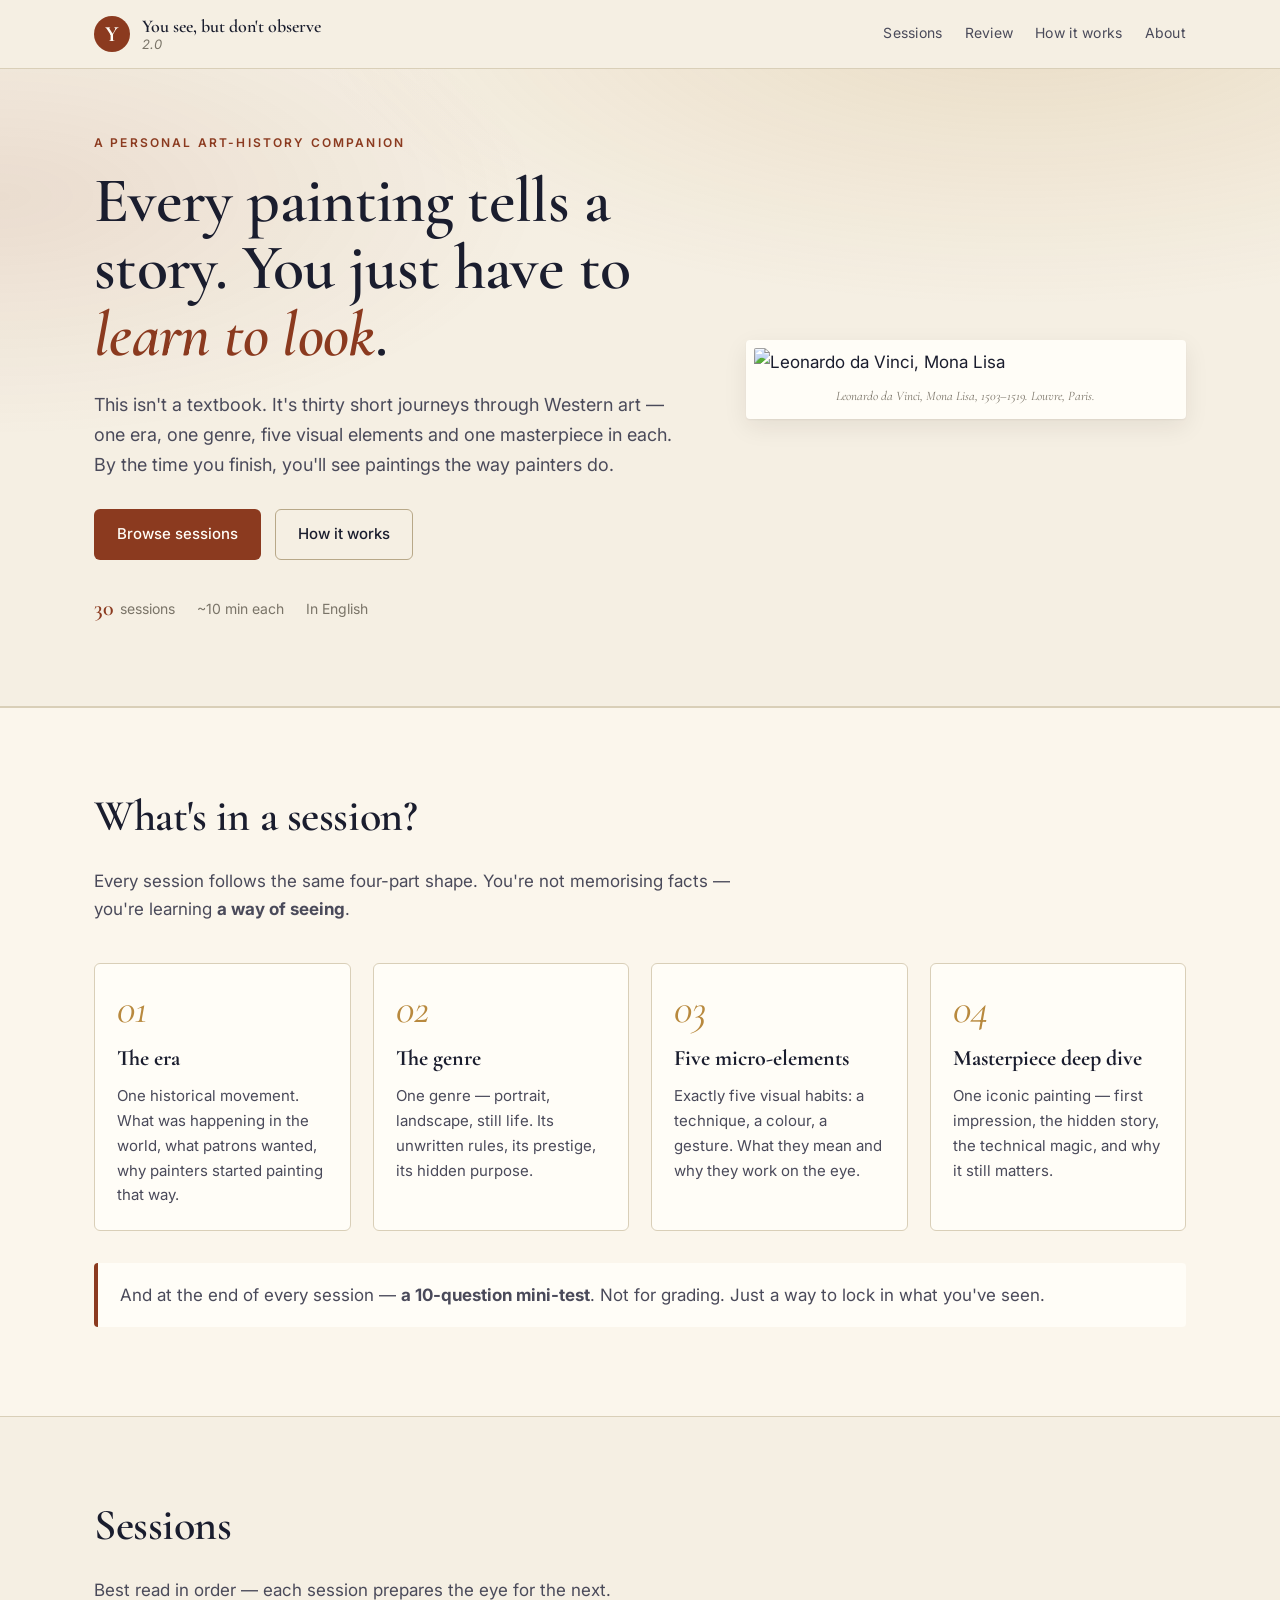
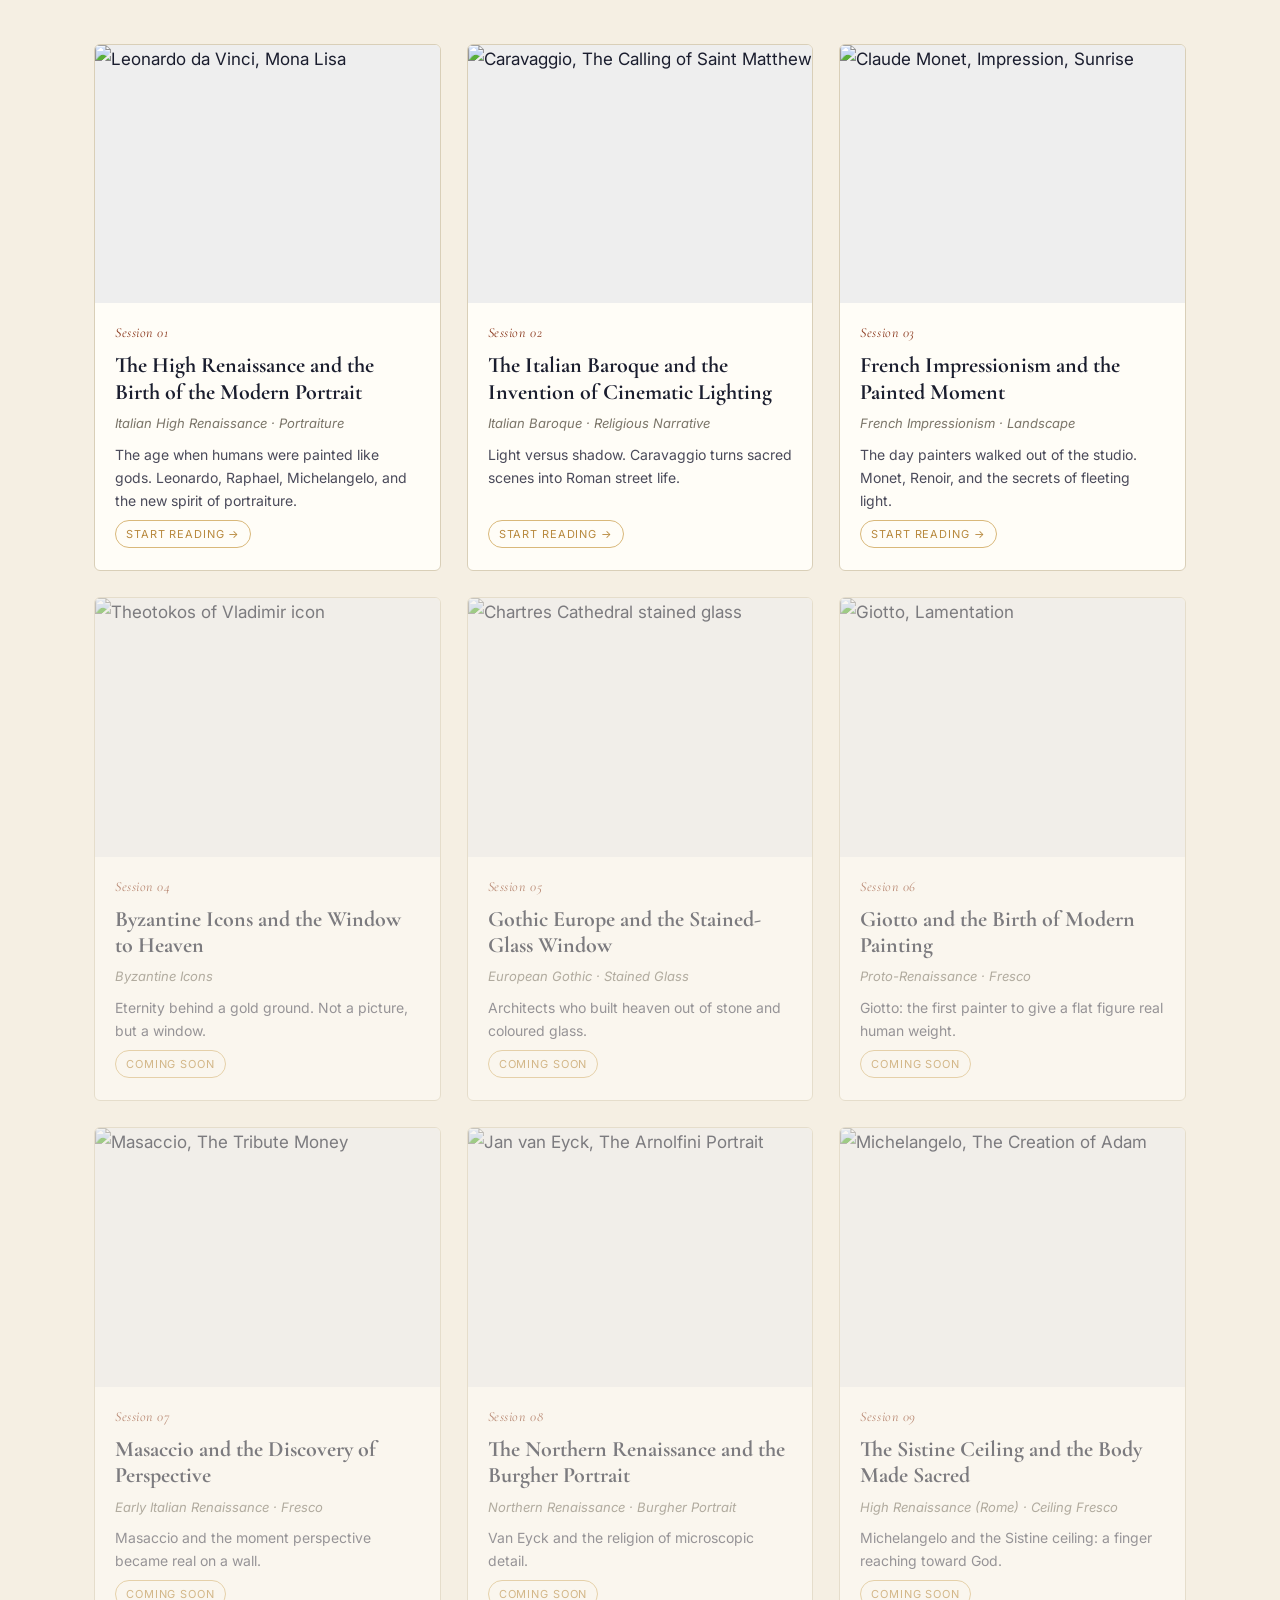
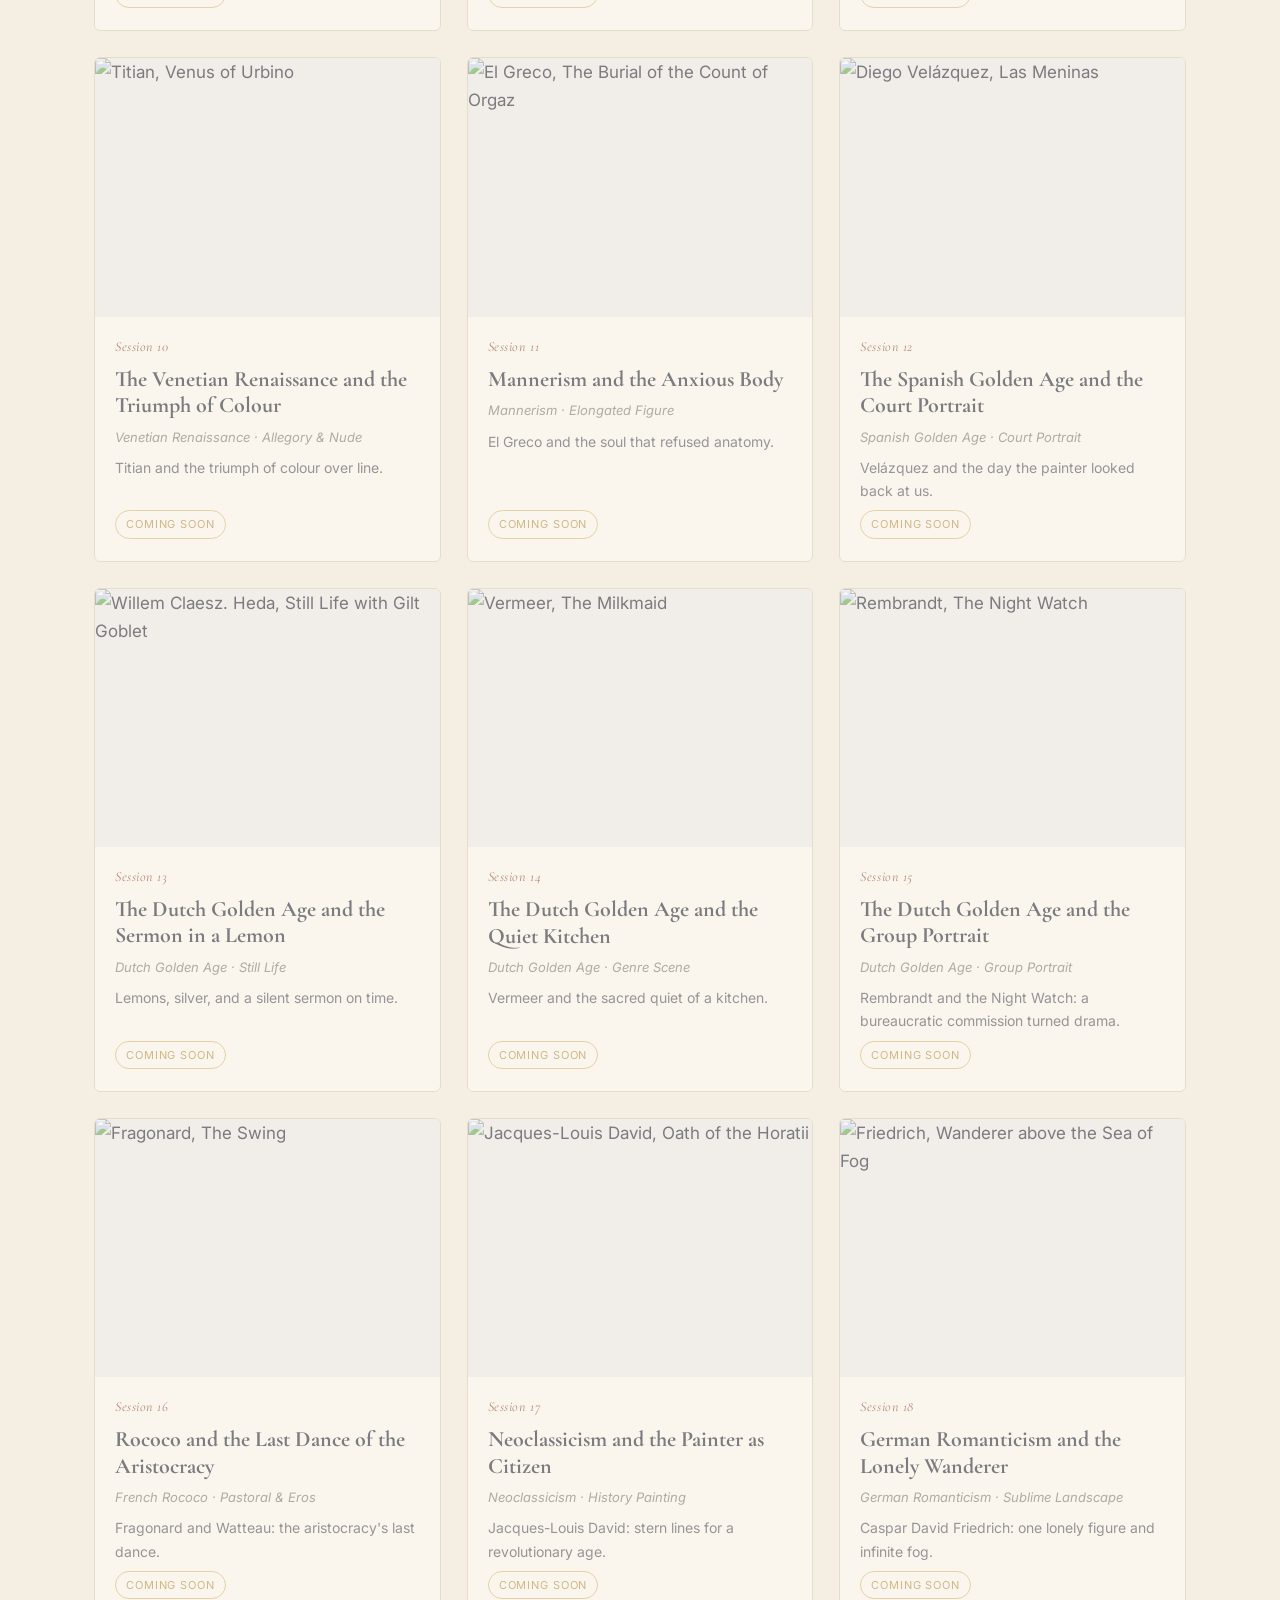
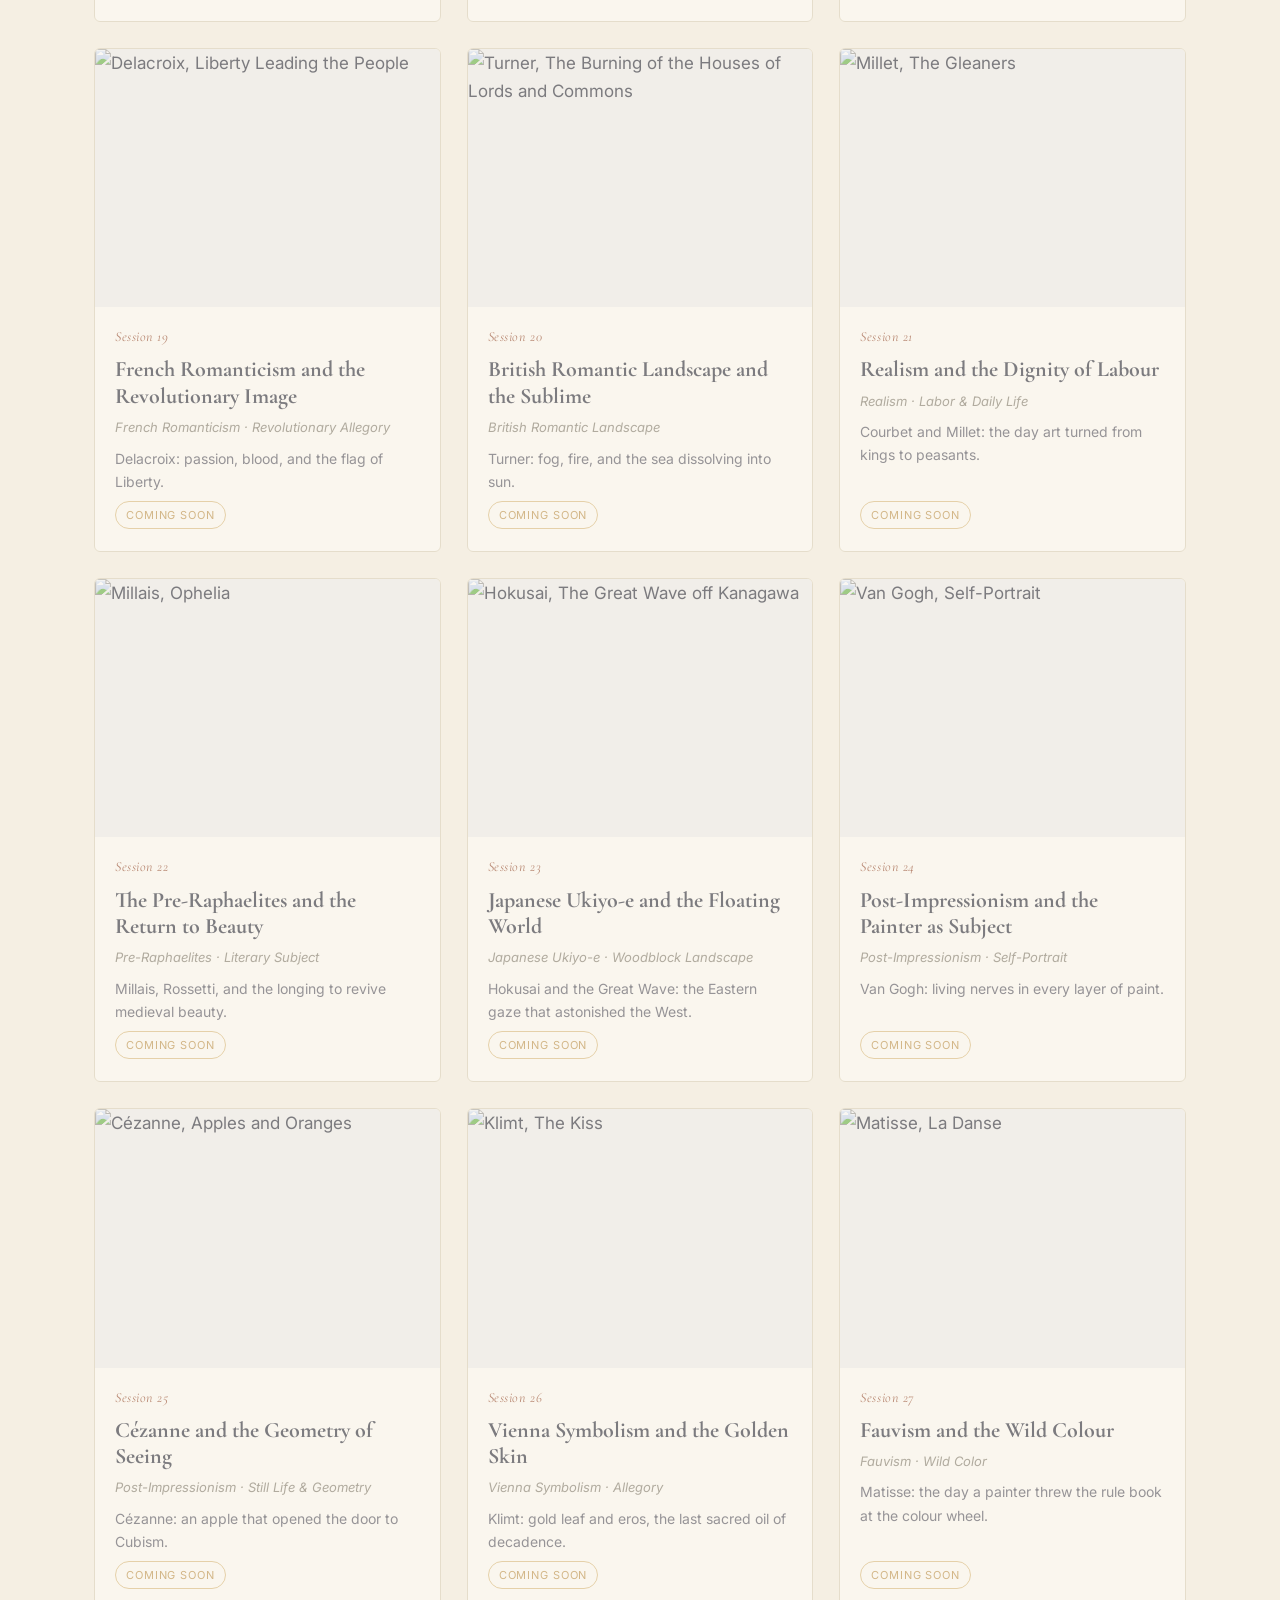
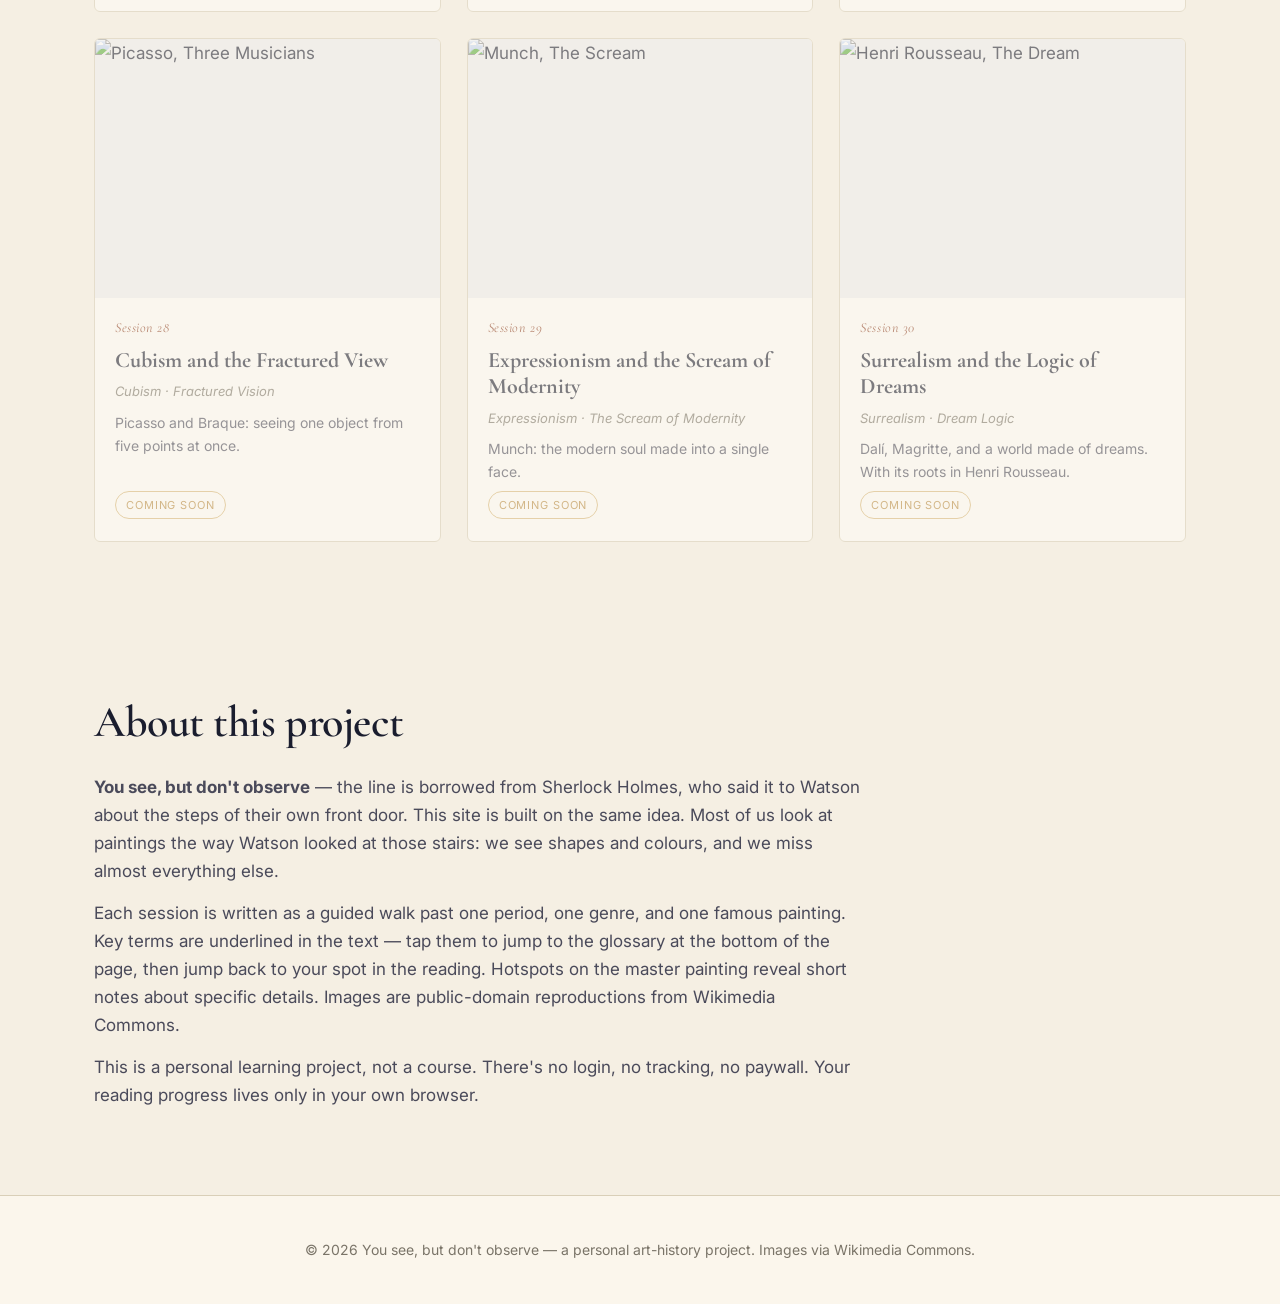
==== art-2.0/index.html @ 37a79f9f "Add files via upload" ====
<!DOCTYPE html>
<html lang="en">
<head>
  <meta charset="UTF-8" />
  <meta name="viewport" content="width=device-width, initial-scale=1.0" />
  <title>You see, but don't observe — art history, one painting at a time</title>
  <meta name="description" content="Thirty short journeys through Western art. One era, one genre, five visual elements, one masterpiece in each. Train the eye, not the memory." />

  <meta property="og:type" content="website" />
  <meta property="og:site_name" content="You see, but don't observe" />
  <meta property="og:title" content="You see, but don't observe — art history, one painting at a time" />
  <meta property="og:description" content="Thirty short journeys through Western art. One era, one genre, five visual elements, one masterpiece each." />
  <meta property="og:image" content="https://commons.wikimedia.org/wiki/Special:FilePath/Mona_Lisa,_by_Leonardo_da_Vinci,_from_C2RMF_retouched.jpg?width=1200" />
  <meta name="twitter:card" content="summary_large_image" />

  <link rel="preconnect" href="https://fonts.googleapis.com" />
  <link rel="preconnect" href="https://fonts.gstatic.com" crossorigin />
  <link href="https://fonts.googleapis.com/css2?family=Cormorant+Garamond:ital,wght@0,400;0,500;0,600;0,700;1,400&family=Inter:wght@300;400;500;600;700&display=swap" rel="stylesheet" />
  <link rel="stylesheet" href="css/style.css" />
</head>
<body class="home">
  <header class="site-header">
    <div class="container">
      <a href="index.html" class="brand">
        <span class="brand-mark">Y</span>
        <span class="brand-text">
          <strong>You see, but don't observe</strong>
          <em>2.0</em>
        </span>
      </a>
      <nav class="site-nav">
        <a href="#sessions">Sessions</a>
        <a href="review.html">Review</a>
        <a href="#how" class="nav-secondary">How it works</a>
        <a href="#about" class="nav-secondary">About</a>
      </nav>
    </div>
  </header>

  <main>
    <section class="hero">
      <div class="container hero-grid">
        <div class="hero-text">
          <p class="eyebrow">A personal art-history companion</p>
          <h1>Every painting tells a story. You just have to <em>learn to look</em>.</h1>
          <p class="lede">
            This isn't a textbook. It's thirty short journeys through Western art — one era, one
            genre, five visual elements and one masterpiece in each. By the time you finish, you'll
            see paintings the way painters do.
          </p>
          <div class="hero-cta">
            <a href="#sessions" class="btn btn-primary">Browse sessions</a>
            <a href="#how" class="btn btn-ghost">How it works</a>
          </div>
          <ul class="hero-meta">
            <li><span id="session-count">—</span> sessions</li>
            <li>~10 min each</li>
            <li>In English</li>
          </ul>
        </div>
        <figure class="hero-figure">
          <img src="https://commons.wikimedia.org/wiki/Special:FilePath/Mona_Lisa,_by_Leonardo_da_Vinci,_from_C2RMF_retouched.jpg?width=640" alt="Leonardo da Vinci, Mona Lisa" loading="lazy" />
          <figcaption>Leonardo da Vinci, <em>Mona Lisa</em>, 1503–1519. Louvre, Paris.</figcaption>
        </figure>
      </div>
    </section>

    <section id="how" class="how">
      <div class="container">
        <h2>What's in a session?</h2>
        <p class="section-lede">Every session follows the same four-part shape. You're not memorising facts — you're learning <strong>a way of seeing</strong>.</p>
        <div class="how-grid">
          <article>
            <span class="num">01</span>
            <h3>The era</h3>
            <p>One historical movement. What was happening in the world, what patrons wanted, why painters started painting that way.</p>
          </article>
          <article>
            <span class="num">02</span>
            <h3>The genre</h3>
            <p>One genre — portrait, landscape, still life. Its unwritten rules, its prestige, its hidden purpose.</p>
          </article>
          <article>
            <span class="num">03</span>
            <h3>Five micro-elements</h3>
            <p>Exactly five visual habits: a technique, a colour, a gesture. What they mean and why they work on the eye.</p>
          </article>
          <article>
            <span class="num">04</span>
            <h3>Masterpiece deep dive</h3>
            <p>One iconic painting — first impression, the hidden story, the technical magic, and why it still matters.</p>
          </article>
        </div>
        <p class="how-quiz">And at the end of every session — <strong>a 10-question mini-test</strong>. Not for grading. Just a way to lock in what you've seen.</p>
      </div>
    </section>

    <section id="sessions" class="sessions">
      <div class="container">
        <h2>Sessions</h2>
        <p class="section-lede">Best read in order — each session prepares the eye for the next.</p>
        <div id="sessions-grid" class="sessions-grid">
          <p class="loading">Loading…</p>
        </div>
      </div>
    </section>

    <section id="about" class="about">
      <div class="container">
        <h2>About this project</h2>
        <p>
          <strong>You see, but don't observe</strong> — the line is borrowed from Sherlock Holmes,
          who said it to Watson about the steps of their own front door. This site is built on the
          same idea. Most of us look at paintings the way Watson looked at those stairs: we see
          shapes and colours, and we miss almost everything else.
        </p>
        <p>
          Each session is written as a guided walk past one period, one genre, and one famous
          painting. Key terms are underlined in the text — tap them to jump to the glossary at the
          bottom of the page, then jump back to your spot in the reading. Hotspots on the master
          painting reveal short notes about specific details. Images are public-domain reproductions
          from Wikimedia Commons.
        </p>
        <p>
          This is a personal learning project, not a course. There's no login, no tracking, no
          paywall. Your reading progress lives only in your own browser.
        </p>
      </div>
    </section>
  </main>

  <footer class="site-footer">
    <div class="container">
      <p>© <span id="year"></span> You see, but don't observe — a personal art-history project. Images via Wikimedia Commons.</p>
    </div>
  </footer>

  <script src="js/main.js"></script>
</body>
</html>
---- art-2.0/css/style.css ----
/* =========================================================
   Mushy the Artist 2.0 — museum-feel theme
   ========================================================= */

:root {
  --bg: #f5efe3;
  --bg-elev: #fbf6ec;
  --paper: #fffdf7;
  --ink: #1a1d2e;
  --ink-soft: #4a4a5a;
  --muted: #7a7468;
  --line: #d9cfb8;
  --line-strong: #b8a888;
  --accent: #8b3a1f;       /* terracotta */
  --accent-deep: #5d2412;
  --gold: #b8893e;
  --gold-soft: #d9b87a;
  --shadow: 0 1px 2px rgba(40, 25, 10, 0.06), 0 8px 24px rgba(40, 25, 10, 0.08);

  --serif: "Cormorant Garamond", "Georgia", serif;
  --sans: "Inter", system-ui, -apple-system, "Segoe UI", sans-serif;

  --container: 1140px;
  --radius: 6px;
}

* { box-sizing: border-box; }

html { scroll-behavior: smooth; }

body {
  margin: 0;
  background: var(--bg);
  color: var(--ink);
  font-family: var(--sans);
  font-size: 17px;
  line-height: 1.65;
  -webkit-font-smoothing: antialiased;
  text-rendering: optimizeLegibility;
}

img { max-width: 100%; height: auto; display: block; }

.container {
  width: 100%;
  max-width: var(--container);
  margin: 0 auto;
  padding: 0 24px;
}

/* ---------- Header ---------- */
.site-header {
  position: sticky;
  top: 0;
  z-index: 50;
  background: rgba(245, 239, 227, 0.92);
  backdrop-filter: saturate(140%) blur(8px);
  border-bottom: 1px solid var(--line);
}
.site-header .container {
  display: flex;
  align-items: center;
  justify-content: space-between;
  height: 68px;
}
.brand {
  display: flex; align-items: center; gap: 12px;
  text-decoration: none; color: var(--ink);
}
.brand-mark {
  width: 36px; height: 36px;
  border-radius: 50%;
  background: var(--accent);
  color: var(--paper);
  display: grid; place-items: center;
  font-family: var(--serif);
  font-weight: 700;
  font-size: 22px;
  letter-spacing: 0.02em;
}
.brand-text { display: flex; flex-direction: column; line-height: 1.1; }
.brand-text strong { font-family: var(--serif); font-weight: 600; font-size: 18px; }
.brand-text em { font-style: italic; color: var(--muted); font-size: 13px; }

.site-nav { display: flex; gap: 22px; }
.site-nav a {
  color: var(--ink-soft);
  text-decoration: none;
  font-size: 14px;
  letter-spacing: 0.02em;
  border-bottom: 1px solid transparent;
  padding-bottom: 2px;
  transition: color .15s, border-color .15s;
}
.site-nav a:hover { color: var(--accent); border-color: var(--accent); }

/* ---------- Hero ---------- */
.hero {
  background:
    radial-gradient(1200px 500px at 80% -10%, rgba(184, 137, 62, 0.18), transparent 60%),
    radial-gradient(900px 400px at 0% 20%, rgba(139, 58, 31, 0.10), transparent 60%),
    var(--bg);
  padding: 64px 0 80px;
  border-bottom: 1px solid var(--line);
}
.hero-grid {
  display: grid;
  grid-template-columns: 1.15fr 0.85fr;
  gap: 56px;
  align-items: center;
}
.eyebrow {
  text-transform: uppercase;
  letter-spacing: 0.18em;
  font-size: 12px;
  color: var(--accent);
  font-weight: 600;
  margin: 0 0 14px;
}
.hero h1 {
  font-family: var(--serif);
  font-weight: 600;
  font-size: clamp(38px, 5.2vw, 64px);
  line-height: 1.05;
  margin: 0 0 22px;
  letter-spacing: -0.01em;
}
.hero h1 em {
  font-style: italic;
  color: var(--accent);
}
.lede {
  font-size: 18px;
  color: var(--ink-soft);
  max-width: 56ch;
  margin: 0 0 30px;
}
.hero-cta { display: flex; gap: 14px; flex-wrap: wrap; margin-bottom: 30px; }
.btn {
  display: inline-block;
  padding: 12px 22px;
  border-radius: var(--radius);
  font-size: 15px;
  font-weight: 500;
  text-decoration: none;
  border: 1px solid transparent;
  cursor: pointer;
  transition: transform .12s, background .15s, color .15s, border-color .15s;
}
.btn-primary { background: var(--accent); color: var(--paper); }
.btn-primary:hover { background: var(--accent-deep); }
.btn-ghost { color: var(--ink); border-color: var(--line-strong); background: transparent; }
.btn-ghost:hover { background: var(--bg-elev); border-color: var(--gold); }
.btn:active { transform: translateY(1px); }

.hero-meta {
  list-style: none; padding: 0; margin: 0;
  display: flex; gap: 22px; flex-wrap: wrap;
  font-size: 14px; color: var(--muted);
}
.hero-meta li { display: flex; align-items: center; gap: 6px; }
.hero-meta span { font-family: var(--serif); font-size: 22px; color: var(--accent); font-weight: 600; }

.hero-figure {
  margin: 0;
  border: 8px solid var(--paper);
  box-shadow: var(--shadow);
  border-radius: 4px;
  position: relative;
  background: var(--paper);
}
.hero-figure img { border-radius: 2px; }
.hero-figure figcaption {
  font-family: var(--serif);
  font-style: italic;
  font-size: 13px;
  color: var(--muted);
  padding: 10px 4px 4px;
  text-align: center;
}

/* ---------- Sections ---------- */
section { padding: 72px 0; }
section h2 {
  font-family: var(--serif);
  font-weight: 600;
  font-size: clamp(30px, 3.6vw, 44px);
  margin: 0 0 14px;
  letter-spacing: -0.01em;
}
.section-lede { color: var(--ink-soft); max-width: 62ch; margin: 0 0 40px; font-size: 17px; }

/* How it works */
.how { background: var(--bg-elev); border-top: 1px solid var(--line); border-bottom: 1px solid var(--line); }
.how-grid {
  display: grid;
  grid-template-columns: repeat(4, 1fr);
  gap: 22px;
}
.how-grid article {
  background: var(--paper);
  border: 1px solid var(--line);
  border-radius: var(--radius);
  padding: 24px 22px 22px;
  position: relative;
}
.how-grid .num {
  font-family: var(--serif);
  font-style: italic;
  font-size: 42px;
  color: var(--gold);
  display: block;
  line-height: 1;
  margin-bottom: 10px;
}
.how-grid h3 { font-family: var(--serif); font-size: 22px; margin: 0 0 8px; }
.how-grid p { margin: 0; color: var(--ink-soft); font-size: 15px; }
.how-quiz {
  margin-top: 32px;
  padding: 18px 22px;
  background: var(--paper);
  border-left: 4px solid var(--accent);
  border-radius: 4px;
  color: var(--ink-soft);
}

/* Sessions grid */
.sessions-grid {
  display: grid;
  grid-template-columns: repeat(3, 1fr);
  gap: 26px;
}
.session-card {
  background: var(--paper);
  border: 1px solid var(--line);
  border-radius: var(--radius);
  overflow: hidden;
  display: flex;
  flex-direction: column;
  text-decoration: none;
  color: inherit;
  transition: transform .15s, box-shadow .15s, border-color .15s;
}
.session-card:hover { transform: translateY(-3px); box-shadow: var(--shadow); border-color: var(--gold); }
.session-card.coming-soon { opacity: 0.55; pointer-events: none; }
.session-card .thumb {
  aspect-ratio: 4 / 3;
  background: #eee;
  overflow: hidden;
  position: relative;
}
.session-card .thumb img {
  width: 100%; height: 100%; object-fit: cover;
  transition: transform .4s ease;
}
.session-card:hover .thumb img { transform: scale(1.04); }
.session-card .body { padding: 18px 20px 22px; display: flex; flex-direction: column; gap: 8px; flex: 1; }
.session-card .num {
  font-family: var(--serif);
  font-style: italic;
  color: var(--accent);
  font-size: 14px;
  letter-spacing: 0.04em;
}
.session-card h3 {
  font-family: var(--serif);
  font-size: 22px;
  margin: 0;
  line-height: 1.2;
}
.session-card .era {
  font-size: 13px;
  color: var(--muted);
  font-style: italic;
}
.session-card .blurb { font-size: 14px; color: var(--ink-soft); margin: 0; }
.session-card .pill {
  display: inline-block;
  margin-top: auto;
  font-size: 11px;
  letter-spacing: 0.08em;
  text-transform: uppercase;
  color: var(--gold);
  border: 1px solid var(--gold-soft);
  padding: 4px 10px;
  border-radius: 999px;
  align-self: flex-start;
}

/* About */
.about p { max-width: 70ch; color: var(--ink-soft); margin: 0 0 14px; }

/* Footer */
.site-footer { padding: 28px 0; border-top: 1px solid var(--line); color: var(--muted); font-size: 14px; text-align: center; background: var(--bg-elev); }

/* ---------- Session page ---------- */
.session { padding-bottom: 80px; }
.session .container { max-width: 880px; }

.session-hero {
  padding: 48px 0 32px;
  background:
    radial-gradient(900px 400px at 80% 0%, rgba(184, 137, 62, 0.18), transparent 60%),
    var(--bg);
  border-bottom: 1px solid var(--line);
  margin-bottom: 32px;
}
.session-hero .container { max-width: 880px; }
.session-eyebrow {
  font-size: 12px;
  text-transform: uppercase;
  letter-spacing: 0.16em;
  color: var(--accent);
  font-weight: 600;
  margin: 0 0 14px;
}
.session-hero h1 {
  font-family: var(--serif);
  font-weight: 600;
  font-size: clamp(34px, 4.6vw, 54px);
  line-height: 1.08;
  margin: 0 0 14px;
  letter-spacing: -0.01em;
}
.session-hero .session-meta {
  display: flex; gap: 18px; flex-wrap: wrap;
  font-size: 14px; color: var(--muted);
}
.session-hero .session-meta span::before {
  content: "•"; margin-right: 10px; color: var(--gold);
}
.session-hero .session-meta span:first-child::before { content: none; }

/* Part heading style */
.part {
  margin-bottom: 36px;
}
.part:last-of-type { margin-bottom: 24px; }
.part-header {
  display: flex; align-items: baseline; gap: 16px;
  border-bottom: 1px solid var(--line);
  padding-bottom: 8px;
  margin-bottom: 20px;
}
.part-header .part-num {
  font-family: var(--serif);
  font-style: italic;
  font-size: 38px;
  color: var(--gold);
  line-height: 1;
}
.part-header h2 {
  font-family: var(--serif);
  font-weight: 600;
  font-size: 32px;
  margin: 0;
}
.part-header .part-sub {
  margin-left: auto;
  font-size: 13px;
  color: var(--muted);
  font-style: italic;
}
.part > p,
.part .prose p {
  font-size: 17.5px;
  line-height: 1.75;
  color: var(--ink);
  margin: 0 0 18px;
}
.part .prose p + p { margin-top: 0; }
.part .prose em { font-style: italic; color: var(--accent-deep); }
.part .prose strong { color: var(--ink); }

blockquote.pull {
  font-family: var(--serif);
  font-style: italic;
  font-size: 22px;
  color: var(--accent-deep);
  border-left: 4px solid var(--gold);
  margin: 28px 0;
  padding: 6px 0 6px 22px;
  line-height: 1.4;
}

/* Figures */
figure.art {
  margin: 28px 0;
  background: var(--paper);
  padding: 14px;
  border: 1px solid var(--line);
  border-radius: 4px;
  box-shadow: var(--shadow);
}
figure.art img { border-radius: 2px; }
figure.art figcaption {
  font-family: var(--serif);
  font-style: italic;
  font-size: 14px;
  color: var(--muted);
  padding: 10px 6px 2px;
  text-align: center;
  line-height: 1.5;
}
figure.art figcaption strong { color: var(--ink); font-style: normal; font-weight: 600; }

/* Side-by-side gallery */
.gallery {
  display: grid;
  grid-template-columns: repeat(auto-fit, minmax(220px, 1fr));
  gap: 16px;
  margin: 28px 0;
}
.gallery figure.art { margin: 0; }

/* Microelement cards */
.elements {
  display: grid;
  grid-template-columns: 1fr;
  gap: 28px;
}
.element {
  background: var(--paper);
  border: 1px solid var(--line);
  border-radius: var(--radius);
  padding: 24px 26px 22px;
  position: relative;
}
.element .elem-num {
  position: absolute;
  top: -18px; left: 18px;
  background: var(--accent);
  color: var(--paper);
  width: 36px; height: 36px;
  border-radius: 50%;
  display: grid; place-items: center;
  font-family: var(--serif);
  font-weight: 700;
  box-shadow: var(--shadow);
}
.element h3 {
  font-family: var(--serif);
  font-size: 24px;
  margin: 0 0 4px;
}
.element h3 em { font-style: italic; color: var(--muted); font-weight: 400; font-size: 16px; }
.element .elem-meaning {
  font-size: 16px;
  color: var(--ink-soft);
  margin: 8px 0 14px;
}
.element figure.art { box-shadow: none; border: 1px solid var(--line); }

/* Masterpiece block */
.masterpiece figure.art img { max-height: 640px; object-fit: contain; }
.masterpiece-section {
  margin-top: 26px;
  padding: 18px 22px;
  background: var(--paper);
  border-left: 4px solid var(--gold);
  border-radius: 4px;
}
.masterpiece-section h3 {
  font-family: var(--serif);
  font-size: 22px;
  margin: 0 0 8px;
  color: var(--accent-deep);
}
.masterpiece-section p { margin: 0; color: var(--ink-soft); line-height: 1.7; }

/* Quiz */
.quiz {
  margin-top: 72px;
  padding: 36px 32px;
  background: var(--bg-elev);
  border: 1px solid var(--line);
  border-radius: var(--radius);
}
.quiz h2 {
  font-family: var(--serif);
  font-size: 30px;
  margin: 0 0 8px;
}
.quiz > p.quiz-lede { color: var(--ink-soft); margin: 0 0 24px; }

.q {
  background: var(--paper);
  border: 1px solid var(--line);
  border-radius: var(--radius);
  padding: 20px 22px;
  margin-bottom: 16px;
}
.q .q-num { font-family: var(--serif); font-style: italic; color: var(--gold); font-size: 14px; }
.q .q-text { font-size: 17px; margin: 6px 0 14px; font-weight: 500; }
.q .options { display: flex; flex-direction: column; gap: 8px; }
.q .opt {
  border: 1px solid var(--line);
  background: var(--bg-elev);
  padding: 10px 14px;
  border-radius: 4px;
  cursor: pointer;
  text-align: left;
  font: inherit;
  color: inherit;
  transition: background .15s, border-color .15s, color .15s;
}
.q .opt:hover { background: #fff; border-color: var(--gold-soft); }
.q .opt.correct { background: #e8f0e2; border-color: #6b8e4e; color: #2c4517; }
.q .opt.wrong { background: #f5e1dd; border-color: #b85a44; color: #6b1f10; }
.q .opt.disabled { cursor: default; }
.q .explain {
  margin-top: 12px;
  padding: 10px 14px;
  border-left: 3px solid var(--gold);
  background: var(--bg);
  font-size: 14.5px;
  color: var(--ink-soft);
  display: none;
}
.q.answered .explain { display: block; }

.quiz-result {
  margin-top: 26px;
  padding: 22px 26px;
  background: var(--paper);
  border: 1px solid var(--gold-soft);
  border-radius: var(--radius);
  display: none;
  text-align: center;
}
.quiz-result.show { display: block; }
.quiz-result .score {
  font-family: var(--serif);
  font-size: 42px;
  color: var(--accent);
  margin: 0;
}
.quiz-result p { margin: 8px 0 0; color: var(--ink-soft); }
.quiz-result .btn { margin-top: 16px; }

/* Next session link */
.next-up {
  margin-top: 48px;
  display: flex;
  align-items: center;
  justify-content: space-between;
  gap: 16px;
  padding: 22px 24px;
  background: var(--paper);
  border: 1px solid var(--line);
  border-radius: var(--radius);
}
.next-up .label { font-size: 12px; text-transform: uppercase; letter-spacing: 0.14em; color: var(--muted); }
.next-up .next-title { font-family: var(--serif); font-size: 22px; margin: 4px 0 0; }
.next-up a.btn { white-space: nowrap; }

.loading { color: var(--muted); font-style: italic; padding: 40px 0; text-align: center; }

/* ---------- Glossary link inside body text ---------- */
.glossary-link {
  color: var(--accent);
  text-decoration: none;
  border-bottom: 1px dotted var(--accent);
  cursor: pointer;
  transition: background .15s, color .15s;
  padding: 0 1px;
}
.glossary-link:hover { background: rgba(184, 137, 62, 0.15); color: var(--accent-deep); }
.glossary-link::after {
  content: " °";
  font-size: 0.65em;
  vertical-align: super;
  color: var(--gold);
}

/* ---------- Glossary section ---------- */
.glossary {
  margin-top: 64px;
  padding: 36px 32px;
  background: var(--paper);
  border: 1px solid var(--line);
  border-radius: var(--radius);
}
.glossary h2 {
  font-family: var(--serif);
  font-size: 30px;
  margin: 0 0 8px;
}
.glossary .glossary-lede {
  color: var(--ink-soft);
  margin: 0 0 26px;
}
.glossary dl { margin: 0; }
.glossary dt {
  font-family: var(--serif);
  font-weight: 600;
  font-size: 20px;
  color: var(--accent-deep);
  margin-top: 22px;
  scroll-margin-top: 90px;
}
.glossary dt:target {
  background: rgba(184, 137, 62, 0.18);
  padding: 4px 8px;
  border-radius: 4px;
  border-left: 3px solid var(--gold);
}
.glossary dd {
  margin: 6px 0 0;
  color: var(--ink);
  line-height: 1.6;
}
.glossary .glossary-back {
  display: inline-block;
  margin-top: 8px;
  font-size: 13px;
  color: var(--muted);
  text-decoration: none;
  border-bottom: 1px dotted var(--muted);
  cursor: pointer;
  background: none;
  border-left: none;
  border-right: none;
  border-top: none;
  padding: 0;
  font-family: inherit;
}
.glossary .glossary-back:hover { color: var(--accent); border-bottom-color: var(--accent); }

/* Collapsed glossary: show first 4 pairs (= first 8 dl children) only */
.glossary.collapsed dl > :nth-child(n+9) { display: none; }
.glossary-toggle {
  display: inline-block;
  margin-top: 22px;
  background: var(--paper);
  border: 1px solid var(--gold-soft);
  color: var(--accent);
  padding: 10px 22px;
  border-radius: 6px;
  font-family: inherit;
  font-size: 14px;
  font-weight: 500;
  cursor: pointer;
  transition: background .15s, border-color .15s;
}
.glossary-toggle:hover { background: var(--bg); border-color: var(--gold); }
.glossary:not(.collapsed) .glossary-toggle { display: none; }

/* ---------- Quiz gate (button before quiz) ---------- */
.quiz-gate {
  margin-top: 56px;
  padding: 40px 32px;
  background: var(--bg-elev);
  border: 1px solid var(--gold-soft);
  border-radius: var(--radius);
  text-align: center;
}
.quiz-gate h2 {
  font-family: var(--serif);
  font-size: 28px;
  margin: 0 0 10px;
  letter-spacing: -0.01em;
}
.quiz-gate p {
  color: var(--ink-soft);
  margin: 0 0 22px;
  max-width: 50ch;
  margin-left: auto;
  margin-right: auto;
}
.quiz-gate .btn { padding: 14px 32px; font-size: 16px; }

/* Hide quiz initially when gated */
.quiz[hidden] { display: none; }

/* ---------- Lightbox ---------- */
.lightbox {
  position: fixed;
  inset: 0;
  background: rgba(15, 12, 8, 0.94);
  z-index: 1000;
  display: flex;
  align-items: center;
  justify-content: center;
  flex-direction: column;
  padding: 32px;
  opacity: 0;
  transition: opacity .2s ease;
  cursor: zoom-out;
}
.lightbox[hidden] { display: none; }
.lightbox.open { opacity: 1; }
.lightbox-img {
  max-width: 95vw;
  max-height: 80vh;
  object-fit: contain;
  box-shadow: 0 30px 80px rgba(0,0,0,0.6);
  background: #fff;
  padding: 6px;
  cursor: default;
}
.lightbox-caption {
  margin-top: 18px;
  color: #e8dcc4;
  font-family: var(--serif);
  font-style: italic;
  font-size: 15px;
  text-align: center;
  max-width: 80vw;
  cursor: default;
}
.lightbox-close {
  position: absolute;
  top: 18px; right: 24px;
  background: transparent;
  border: 1px solid rgba(255,255,255,0.4);
  color: #fff;
  width: 44px; height: 44px;
  border-radius: 50%;
  font-size: 28px;
  line-height: 1;
  cursor: pointer;
  transition: background .15s, transform .15s;
}
.lightbox-close:hover { background: rgba(255,255,255,0.15); transform: scale(1.05); }

/* clickable cursor on figure images */
figure.art img,
.lightbox-trigger {
  cursor: zoom-in;
  transition: transform .2s ease;
}
figure.art img:hover { transform: scale(1.005); }

/* ---------- Annotated zoom hotspots on masterpiece ---------- */
.masterpiece figure.art {
  position: relative;
}
.has-hotspots {
  position: relative;
  display: inline-block;
  max-width: 100%;
}
.hotspot {
  position: absolute;
  width: 32px;
  height: 32px;
  margin: -16px 0 0 -16px;
  border-radius: 50%;
  background: var(--accent);
  color: #fff;
  border: 2px solid #fff;
  box-shadow: 0 2px 8px rgba(0,0,0,0.35), 0 0 0 4px rgba(139, 58, 31, 0.18);
  cursor: pointer;
  font-family: var(--serif);
  font-weight: 700;
  font-size: 15px;
  display: grid;
  place-items: center;
  z-index: 2;
  transition: transform .15s, background .15s;
  animation: hotspot-pulse 2.5s ease-out infinite;
}
.hotspot:hover, .hotspot:focus { transform: scale(1.15); background: var(--accent-deep); outline: none; }
.hotspot.active { background: var(--gold); animation: none; }
@keyframes hotspot-pulse {
  0%, 100% { box-shadow: 0 2px 8px rgba(0,0,0,0.35), 0 0 0 4px rgba(139, 58, 31, 0.18); }
  50%      { box-shadow: 0 2px 8px rgba(0,0,0,0.35), 0 0 0 10px rgba(139, 58, 31, 0.06); }
}
.hotspot-popover {
  position: absolute;
  background: var(--paper);
  border: 1px solid var(--gold-soft);
  border-radius: 6px;
  padding: 14px 16px 16px;
  width: 280px;
  max-width: calc(100vw - 40px);
  box-shadow: 0 8px 30px rgba(0,0,0,0.25);
  z-index: 5;
  font-size: 14.5px;
  line-height: 1.55;
  color: var(--ink);
  display: none;
}
.hotspot-popover.show { display: block; }
.hotspot-popover .hp-label {
  font-family: var(--serif);
  font-weight: 600;
  color: var(--accent-deep);
  font-size: 16px;
  margin-bottom: 4px;
  display: block;
}
.hotspot-popover .hp-close {
  position: absolute;
  top: 6px; right: 8px;
  background: none;
  border: none;
  font-size: 20px;
  line-height: 1;
  color: var(--muted);
  cursor: pointer;
  padding: 2px 6px;
}
.hotspot-popover .hp-close:hover { color: var(--accent); }
.hotspot-hint {
  font-size: 13px;
  color: var(--muted);
  font-style: italic;
  margin: 10px 0 0;
  text-align: center;
}

/* ---------- Share + Progress bar ---------- */
.read-progress {
  position: fixed;
  top: 0;
  left: 0;
  height: 3px;
  background: var(--gold);
  width: 0;
  z-index: 100;
  transition: width .1s linear;
}
.share-block {
  margin-top: 36px;
  padding: 22px 24px;
  background: var(--bg-elev);
  border: 1px solid var(--line);
  border-radius: var(--radius);
  display: flex;
  align-items: center;
  justify-content: space-between;
  gap: 16px;
  flex-wrap: wrap;
}
.share-block .share-text { color: var(--ink-soft); font-size: 15px; }
.share-block .share-buttons { display: flex; gap: 10px; }
.share-btn {
  background: var(--paper);
  border: 1px solid var(--line-strong);
  border-radius: 6px;
  padding: 8px 14px;
  font: inherit;
  font-size: 14px;
  cursor: pointer;
  color: var(--ink);
  transition: background .15s, border-color .15s;
}
.share-btn:hover { background: var(--bg); border-color: var(--gold); color: var(--accent); }
.share-btn.copied { background: #e8f0e2; border-color: #6b8e4e; color: #2c4517; }

/* ---------- Home page card badges (progress) ---------- */
.session-card .card-badge {
  position: absolute;
  top: 10px; left: 10px;
  background: rgba(255,255,255,0.95);
  color: var(--accent-deep);
  font-size: 11px;
  font-weight: 600;
  letter-spacing: 0.06em;
  text-transform: uppercase;
  padding: 4px 9px;
  border-radius: 999px;
  border: 1px solid var(--gold-soft);
  z-index: 2;
}
.session-card .card-badge.done {
  background: #6b8e4e;
  color: #fff;
  border-color: #4a6334;
}
.session-card .thumb { position: relative; }

/* Continue-reading callout on home page */
.continue-callout {
  margin: 0 auto 36px;
  padding: 18px 22px;
  background: var(--paper);
  border: 1px solid var(--gold-soft);
  border-radius: var(--radius);
  display: flex;
  align-items: center;
  justify-content: space-between;
  gap: 16px;
  max-width: var(--container);
  box-shadow: var(--shadow);
}
.continue-callout .cc-label {
  font-size: 12px;
  letter-spacing: 0.12em;
  text-transform: uppercase;
  color: var(--muted);
}
.continue-callout .cc-title {
  font-family: var(--serif);
  font-size: 20px;
  margin: 2px 0 0;
  color: var(--ink);
}

/* ---------- Review mode page ---------- */
.review-hero {
  padding: 56px 0 32px;
  background: var(--bg-elev);
  border-bottom: 1px solid var(--line);
  margin-bottom: 40px;
}
.review-hero .container { max-width: 720px; }
.review-hero h1 {
  font-family: var(--serif);
  font-size: clamp(32px, 4vw, 44px);
  margin: 0 0 12px;
  font-weight: 600;
}
.review-hero p { color: var(--ink-soft); margin: 0 0 24px; font-size: 17px; }
.review-stats {
  display: flex; gap: 24px; flex-wrap: wrap;
  background: var(--paper);
  border: 1px solid var(--line);
  border-radius: var(--radius);
  padding: 20px 24px;
  margin-bottom: 26px;
}
.review-stats .stat {
  display: flex; flex-direction: column;
}
.review-stats .stat-num {
  font-family: var(--serif);
  font-size: 32px;
  color: var(--accent);
  font-weight: 600;
  line-height: 1;
}
.review-stats .stat-label {
  font-size: 13px;
  color: var(--muted);
  margin-top: 4px;
  letter-spacing: 0.03em;
}
.review-empty {
  padding: 40px 24px;
  text-align: center;
  background: var(--paper);
  border: 1px dashed var(--line-strong);
  border-radius: var(--radius);
  color: var(--ink-soft);
}
.review-empty .btn { margin-top: 18px; }

/* ---------- Mobile QoL improvements ---------- */
@media (max-width: 620px) {
  .glossary { padding: 24px 18px; }
  .quiz-gate { padding: 28px 20px; }
  .quiz-gate h2 { font-size: 22px; }
  .lightbox { padding: 16px; }
  .lightbox-close { top: 10px; right: 10px; width: 38px; height: 38px; font-size: 24px; }

  /* bigger touch targets */
  .q .opt { padding: 14px 16px; font-size: 16px; min-height: 48px; }
  .glossary-link { padding: 2px 3px; }
  .session-nav a, .site-nav a { padding: 8px 4px; }

  /* hotspots */
  .hotspot { width: 28px; height: 28px; margin: -14px 0 0 -14px; font-size: 13px; }
  .hotspot-popover { width: calc(100vw - 56px); }

  /* gallery */
  .gallery { grid-template-columns: 1fr; }
  figure.art { margin: 18px 0; }

  /* share block stack */
  .share-block { flex-direction: column; align-items: stretch; }
  .share-block .share-buttons { width: 100%; }
  .share-btn { flex: 1; text-align: center; }

  /* continue callout stack */
  .continue-callout { flex-direction: column; align-items: stretch; text-align: center; }

  /* part header */
  .part-header { flex-wrap: wrap; }
  .part-header .part-sub { margin-left: 0; width: 100%; margin-top: 2px; }
}

/* ---------- Responsive ---------- */
@media (max-width: 960px) {
  .hero { padding: 48px 0 56px; }
  .hero-grid { grid-template-columns: 1fr; gap: 36px; }
  .how-grid { grid-template-columns: repeat(2, 1fr); }
  .sessions-grid { grid-template-columns: repeat(2, 1fr); }
  section { padding: 56px 0; }
}

@media (max-width: 620px) {
  body { font-size: 16px; }
  .site-header .container { height: 60px; }
  .brand-text em { display: none; }
  .brand-text strong { font-size: 16px; max-width: 180px; line-height: 1.1; display: inline-block; }
  .site-nav { gap: 10px; flex-wrap: wrap; justify-content: flex-end; }
  .site-nav a { font-size: 13px; }
  .hero h1 { font-size: 36px; }
  .how-grid { grid-template-columns: 1fr; }
  .sessions-grid { grid-template-columns: 1fr; }
  .part-header h2 { font-size: 26px; }
  .part-header .part-num { font-size: 30px; }
  .quiz { padding: 24px 20px; }
  .next-up { flex-direction: column; align-items: flex-start; }
}

@media (max-width: 480px) {
  .brand-text strong { font-size: 14px; max-width: 140px; }
  .brand-mark { width: 32px; height: 32px; font-size: 18px; }
  .site-nav { gap: 8px; }
  .site-nav a { font-size: 12px; padding: 4px 2px; }
  .site-nav a.nav-secondary { display: none; }
}
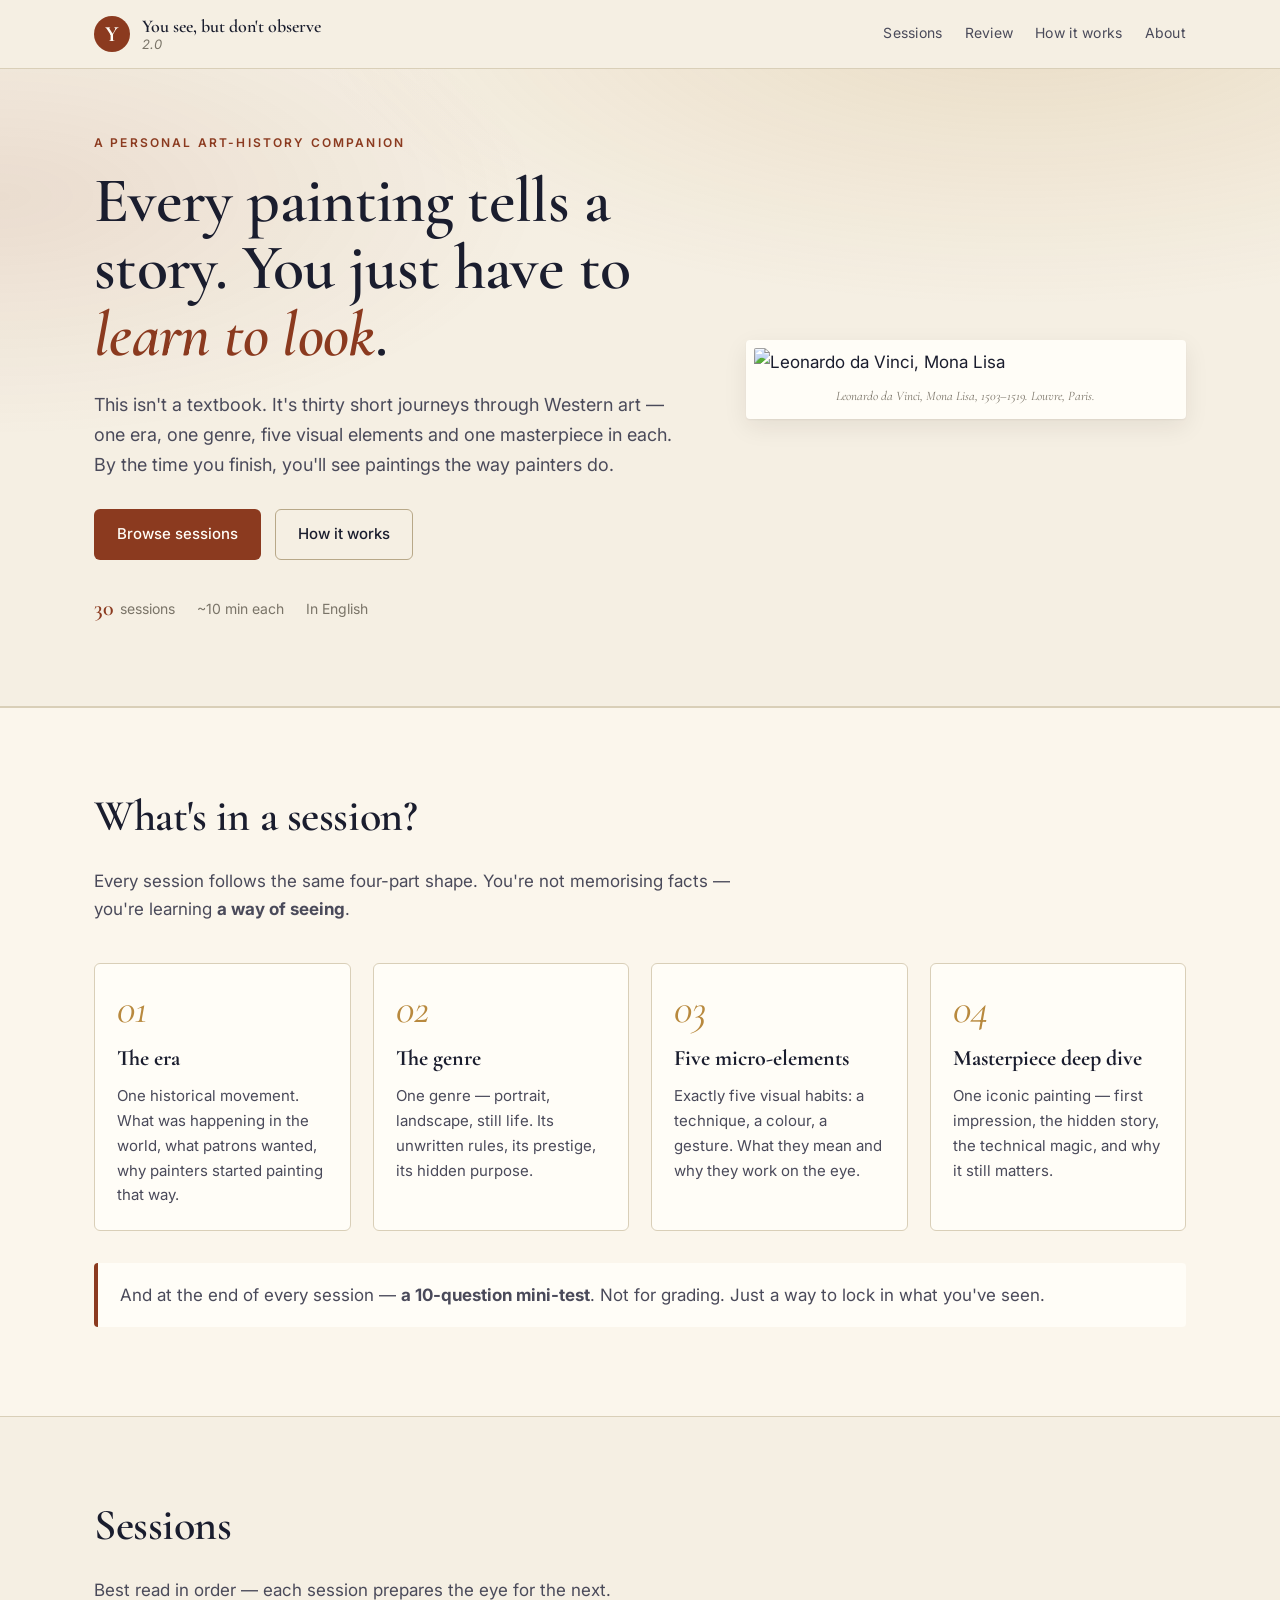
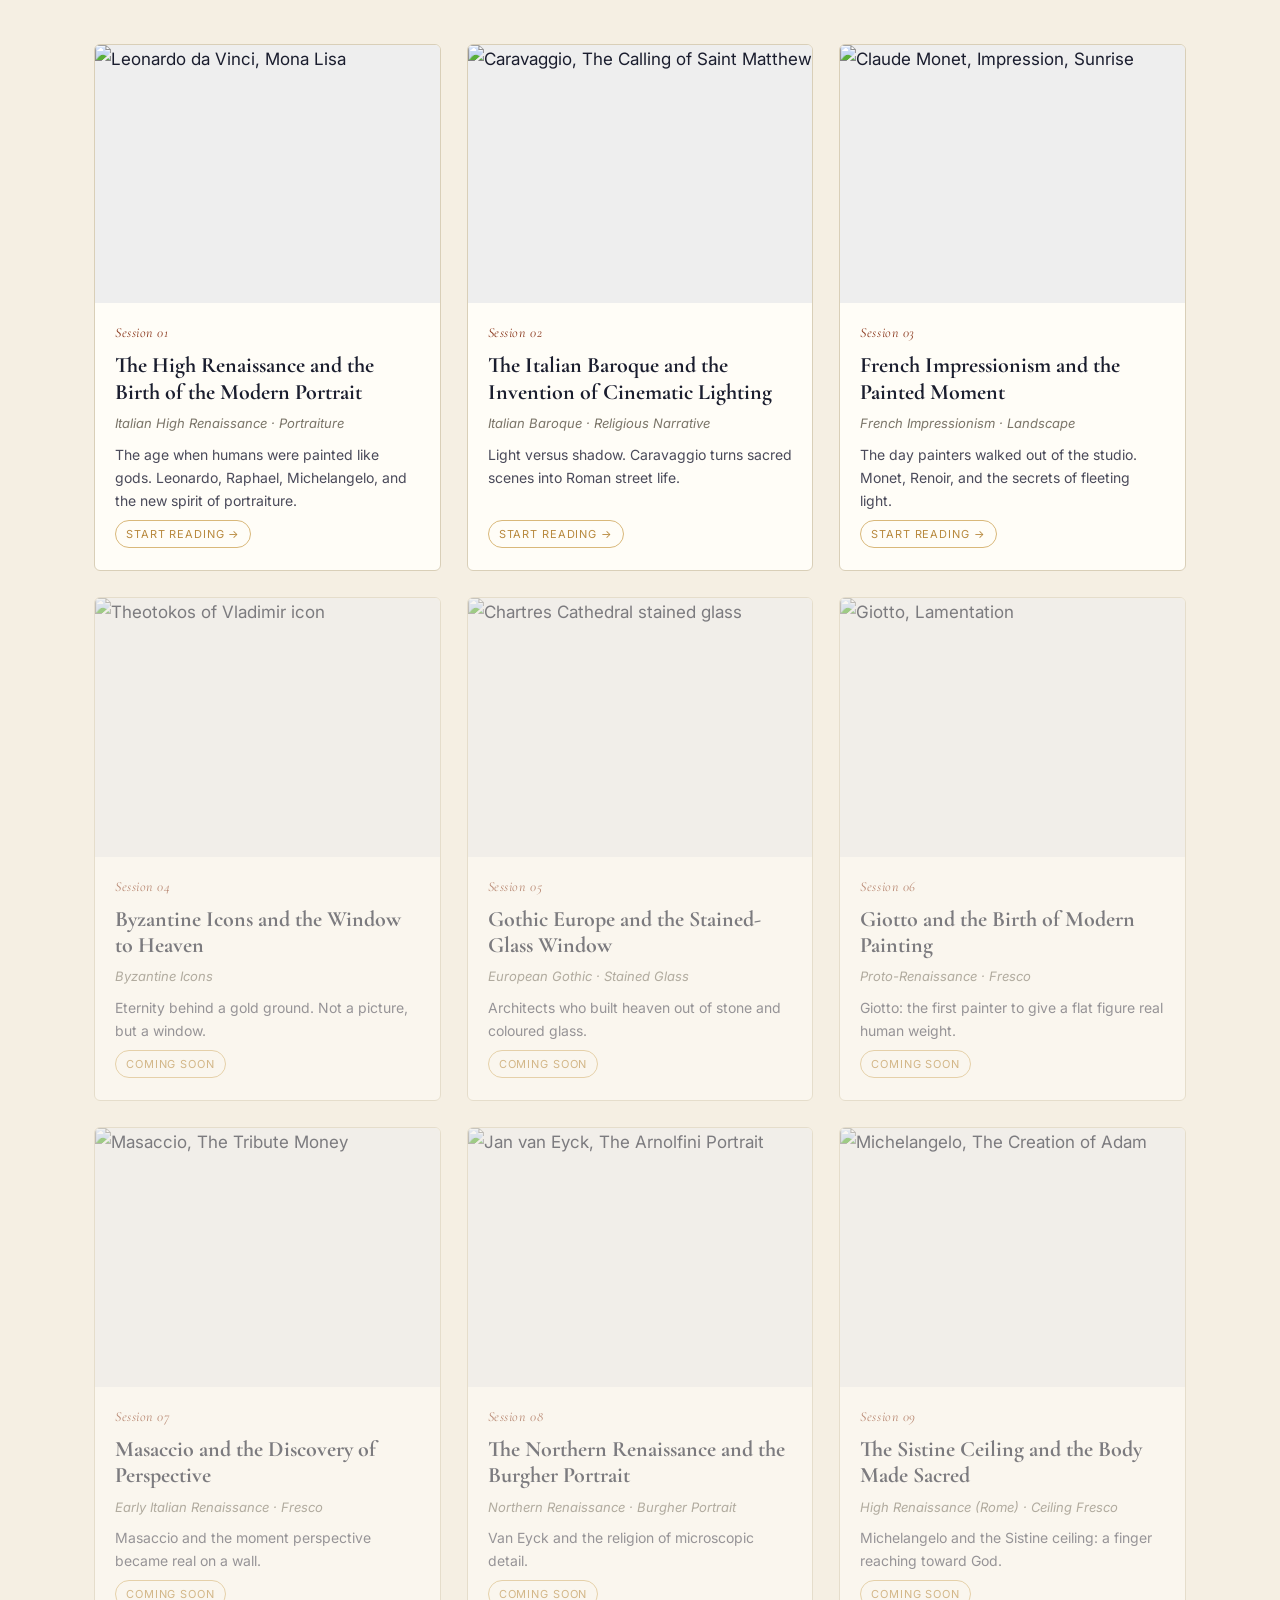
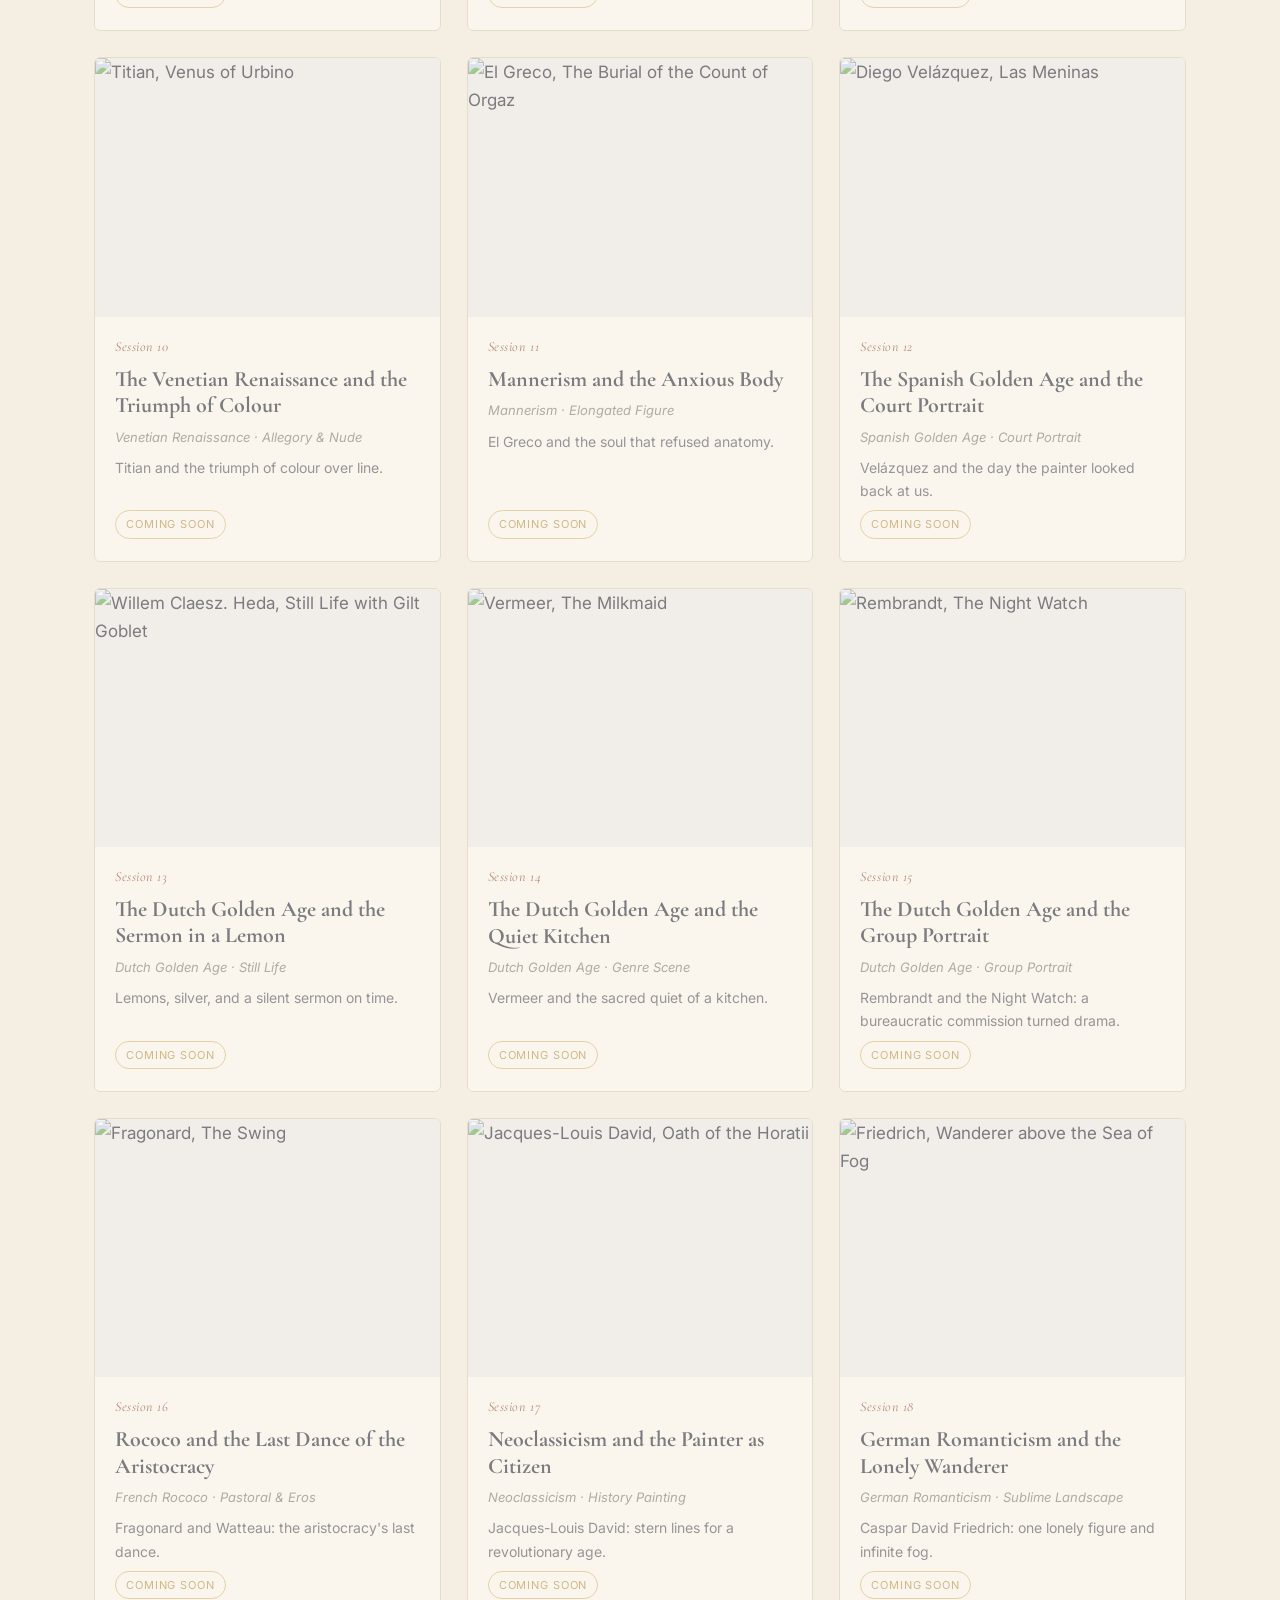
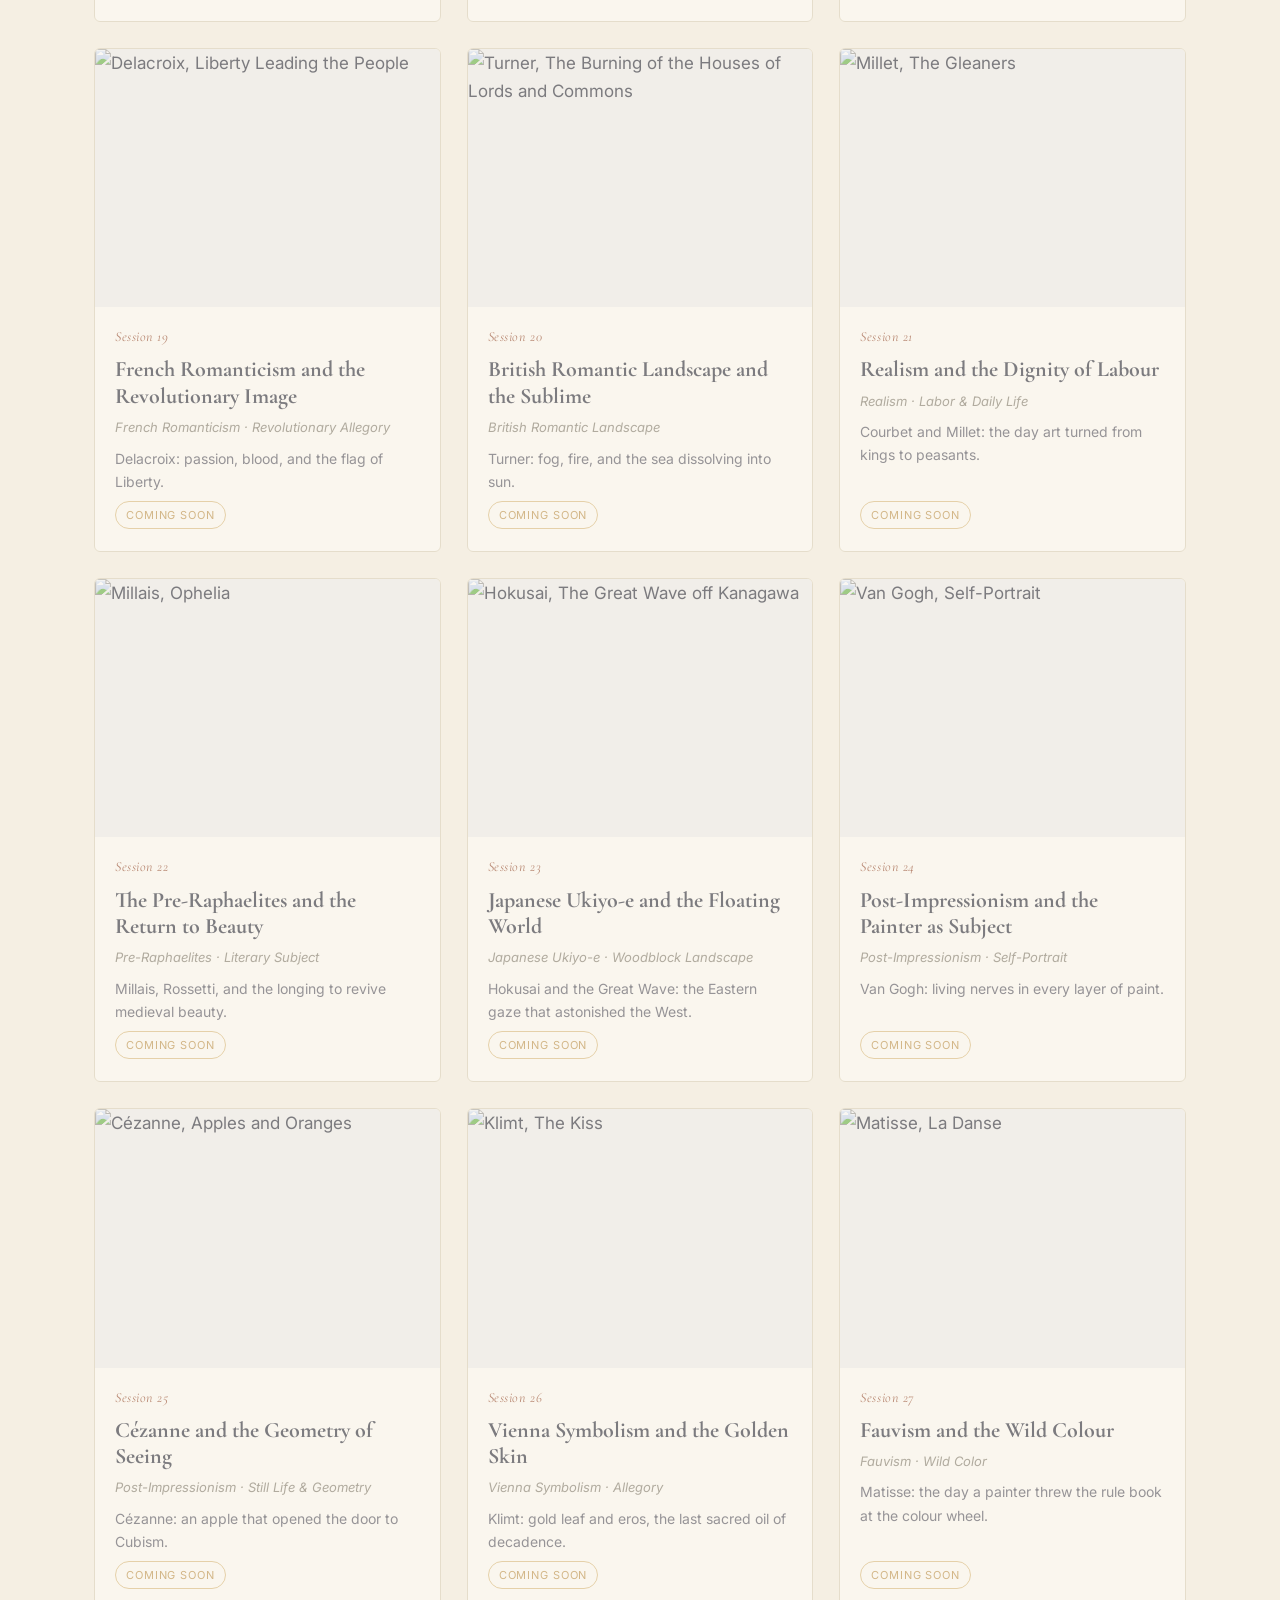
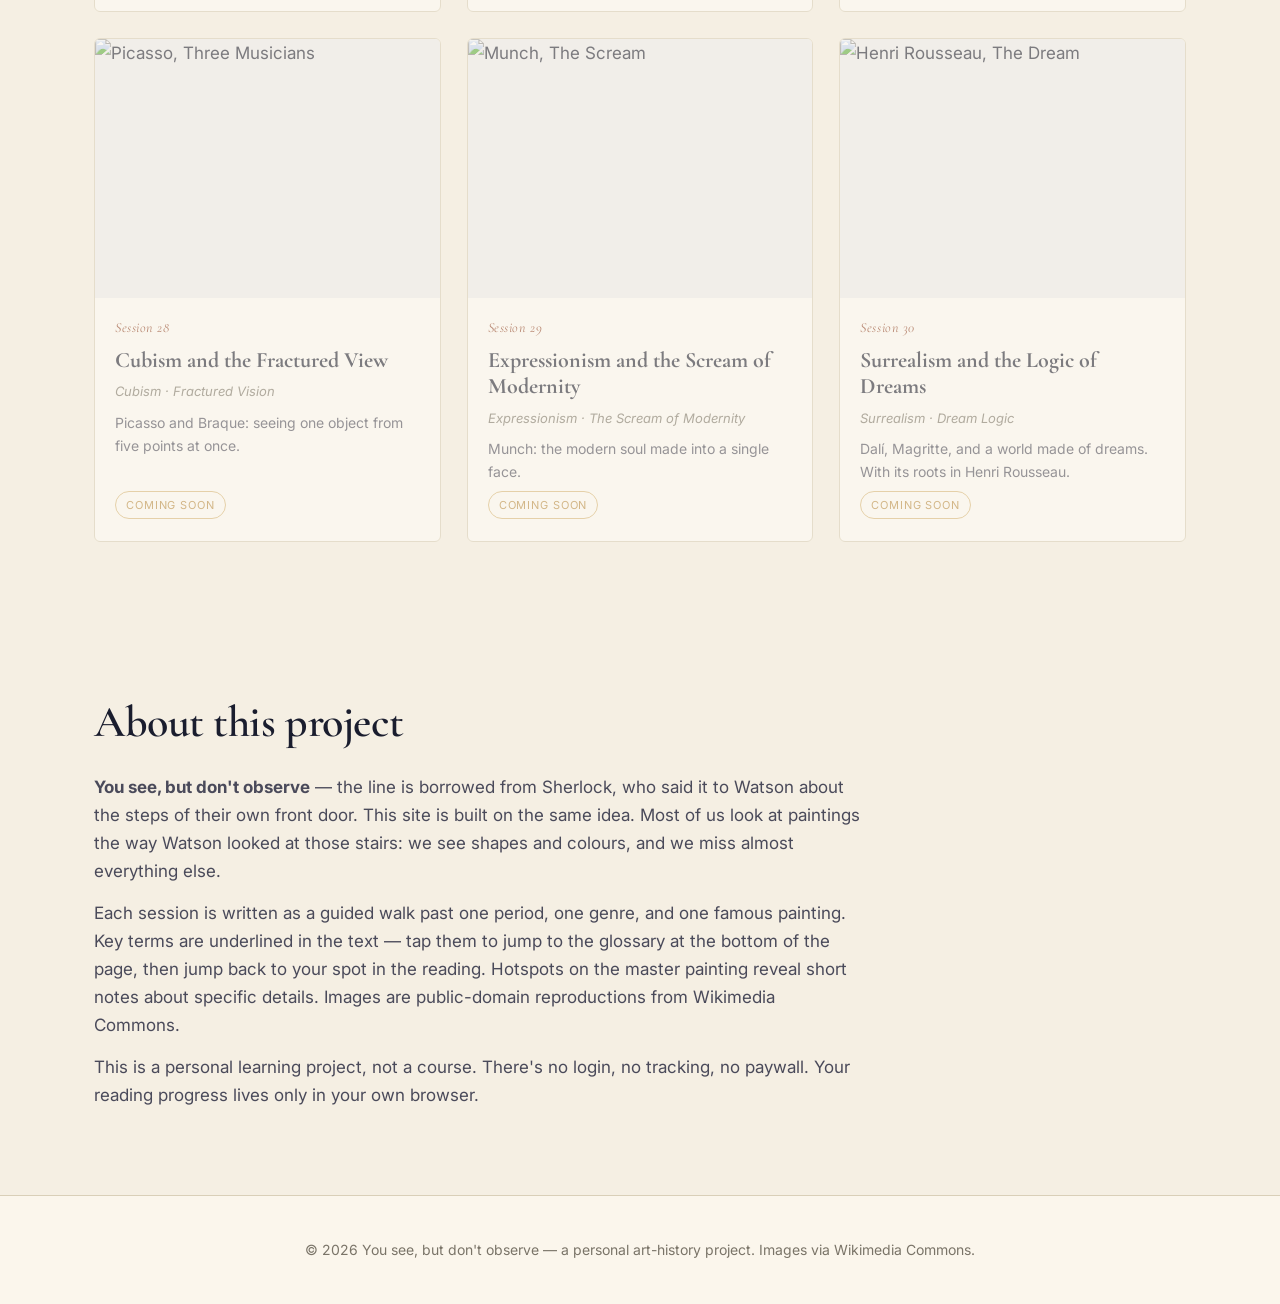
==== commit bb925f5a: "changed some texting" ====
--- a/art-2.0/index.html
+++ b/art-2.0/index.html
@@ -109,7 +109,7 @@
       <div class="container">
         <h2>About this project</h2>
         <p>
-          <strong>You see, but don't observe</strong> — the line is borrowed from Sherlock Holmes,
+          <strong>You see, but don't observe</strong> — the line is borrowed from Sherlock,
           who said it to Watson about the steps of their own front door. This site is built on the
           same idea. Most of us look at paintings the way Watson looked at those stairs: we see
           shapes and colours, and we miss almost everything else.
--- a/art-2.0/css/style.css
+++ b/art-2.0/css/style.css
@@ -439,11 +439,11 @@
   box-shadow: var(--shadow);
 }
 .element h3 {
-  font-family: var(--serif);
+  font-family: var(--sans-serif);
   font-size: 24px;
   margin: 0 0 4px;
 }
-.element h3 em { font-style: italic; color: var(--muted); font-weight: 400; font-size: 16px; }
+.element h3 em { font-style: bold; color: var(--muted); font-weight: 400; font-size: 16px; }
 .element .elem-meaning {
   font-size: 16px;
   color: var(--ink-soft);
@@ -513,7 +513,7 @@
   padding: 10px 14px;
   border-left: 3px solid var(--gold);
   background: var(--bg);
-  font-size: 14.5px;
+  font-size: 16px;
   color: var(--ink-soft);
   display: none;
 }
@@ -523,7 +523,7 @@
   margin-top: 26px;
   padding: 22px 26px;
   background: var(--paper);
-  border: 1px solid var(--gold-soft);
+  border: 1px solid var(--orange-soft);
   border-radius: var(--radius);
   display: none;
   text-align: center;
@@ -702,7 +702,7 @@
 .lightbox-caption {
   margin-top: 18px;
   color: #e8dcc4;
-  font-family: var(--serif);
+  font-family: var(--sans-serif);
   font-style: italic;
   font-size: 15px;
   text-align: center;
@@ -785,7 +785,7 @@
 .hotspot-popover.show { display: block; }
 .hotspot-popover .hp-label {
   font-family: var(--serif);
-  font-weight: 600;
+  font-weight: 650;
   color: var(--accent-deep);
   font-size: 16px;
   margin-bottom: 4px;
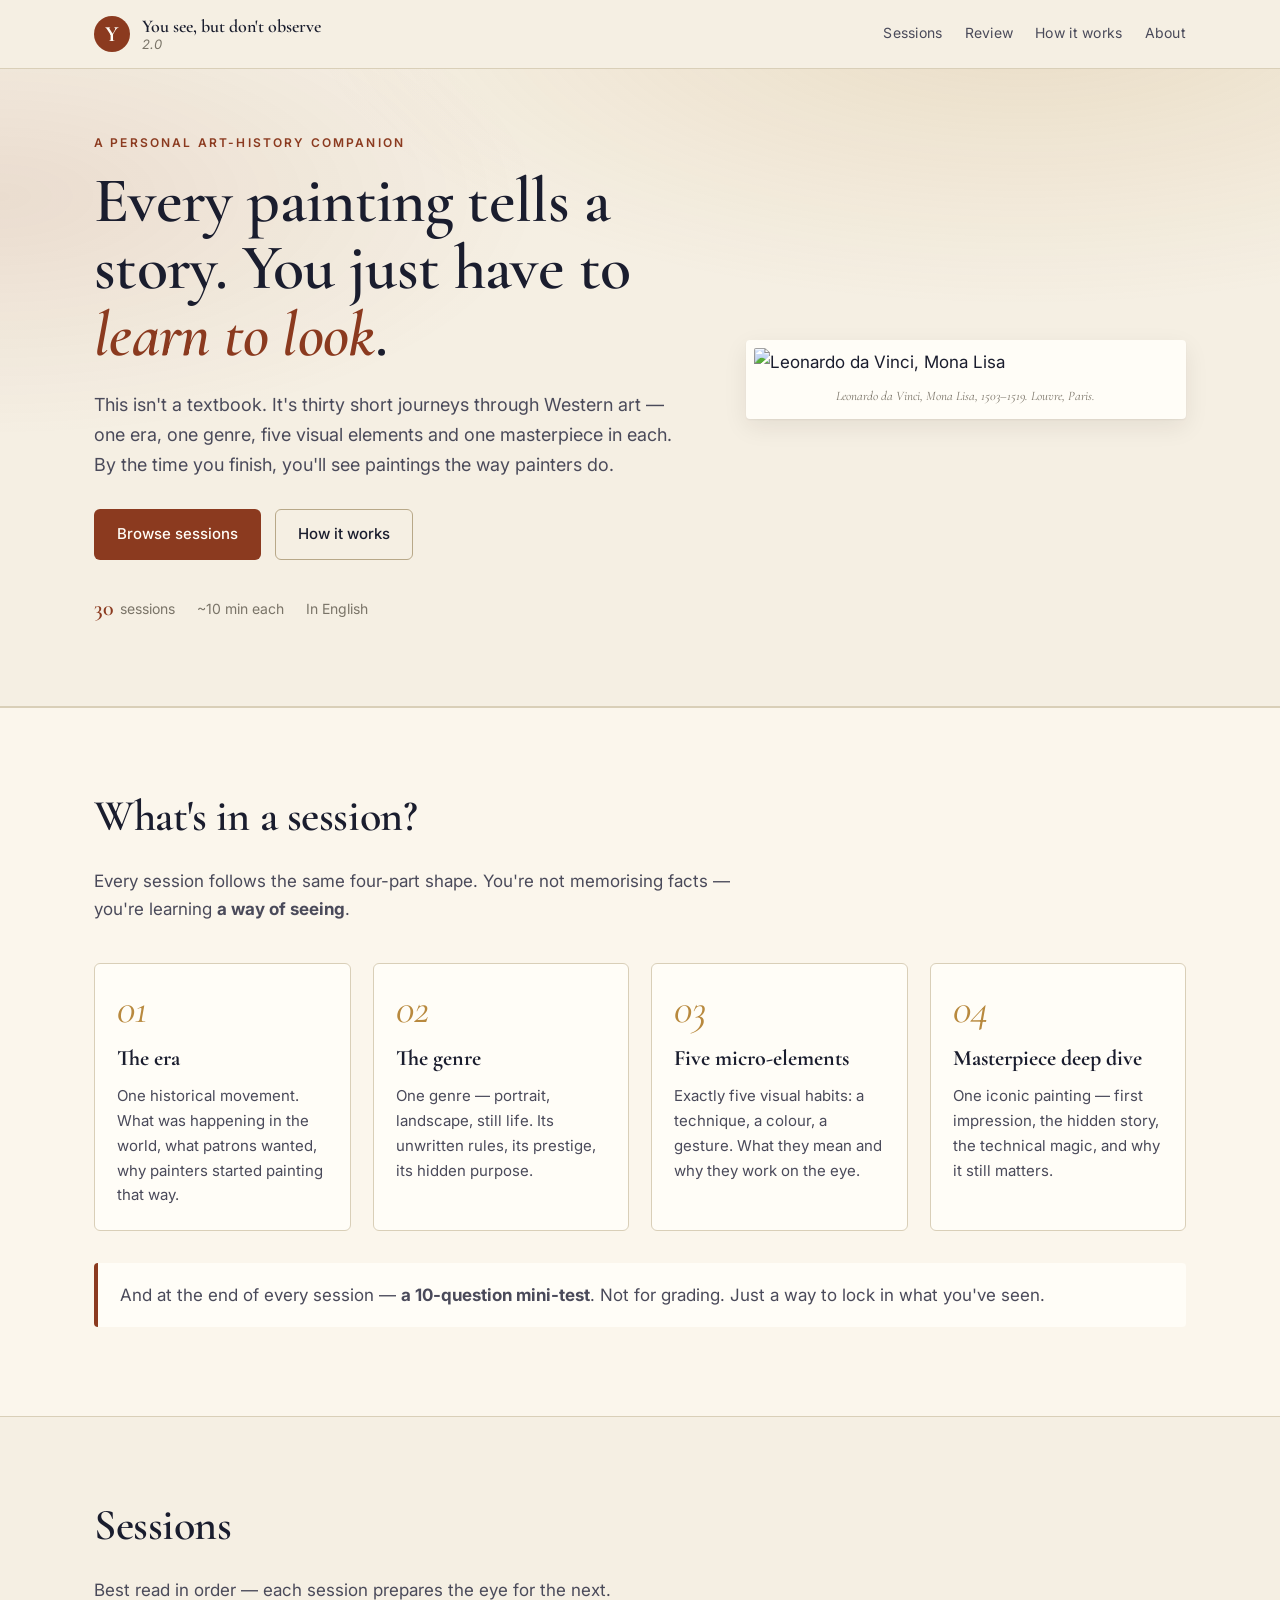
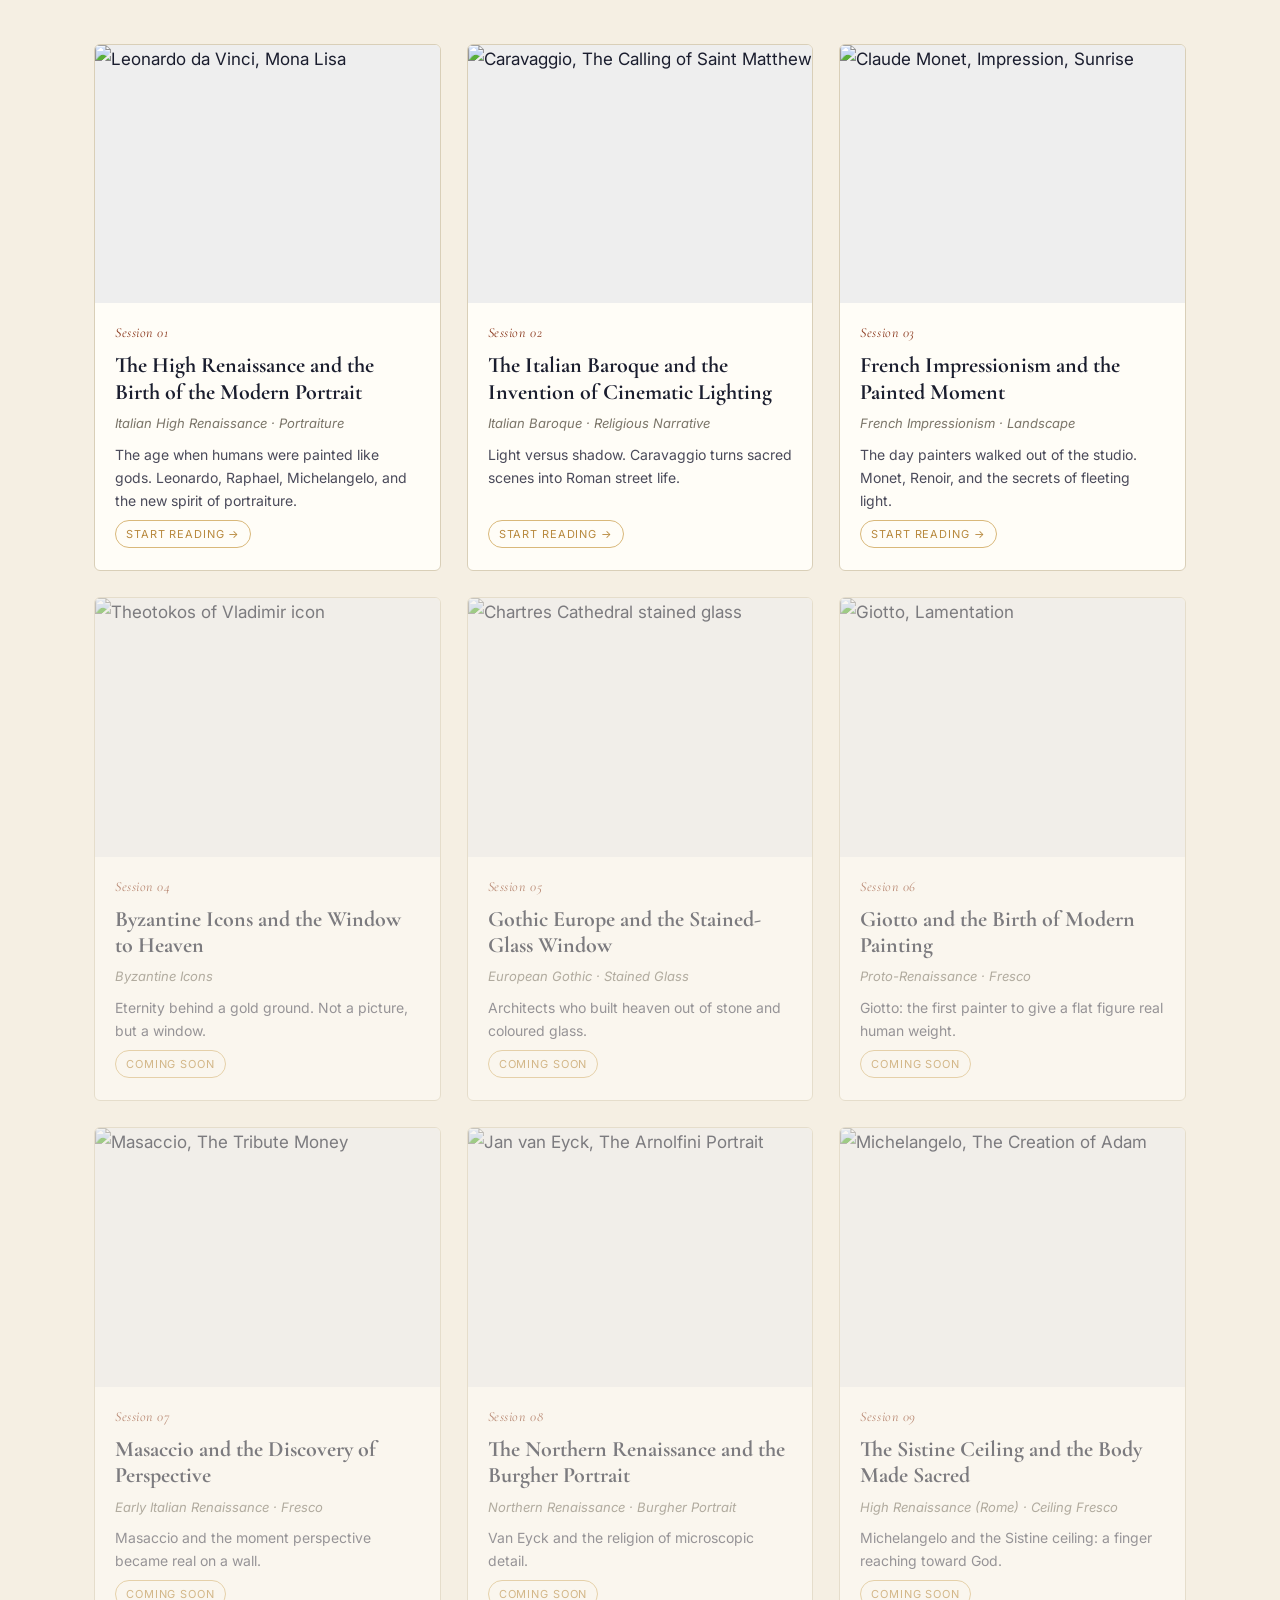
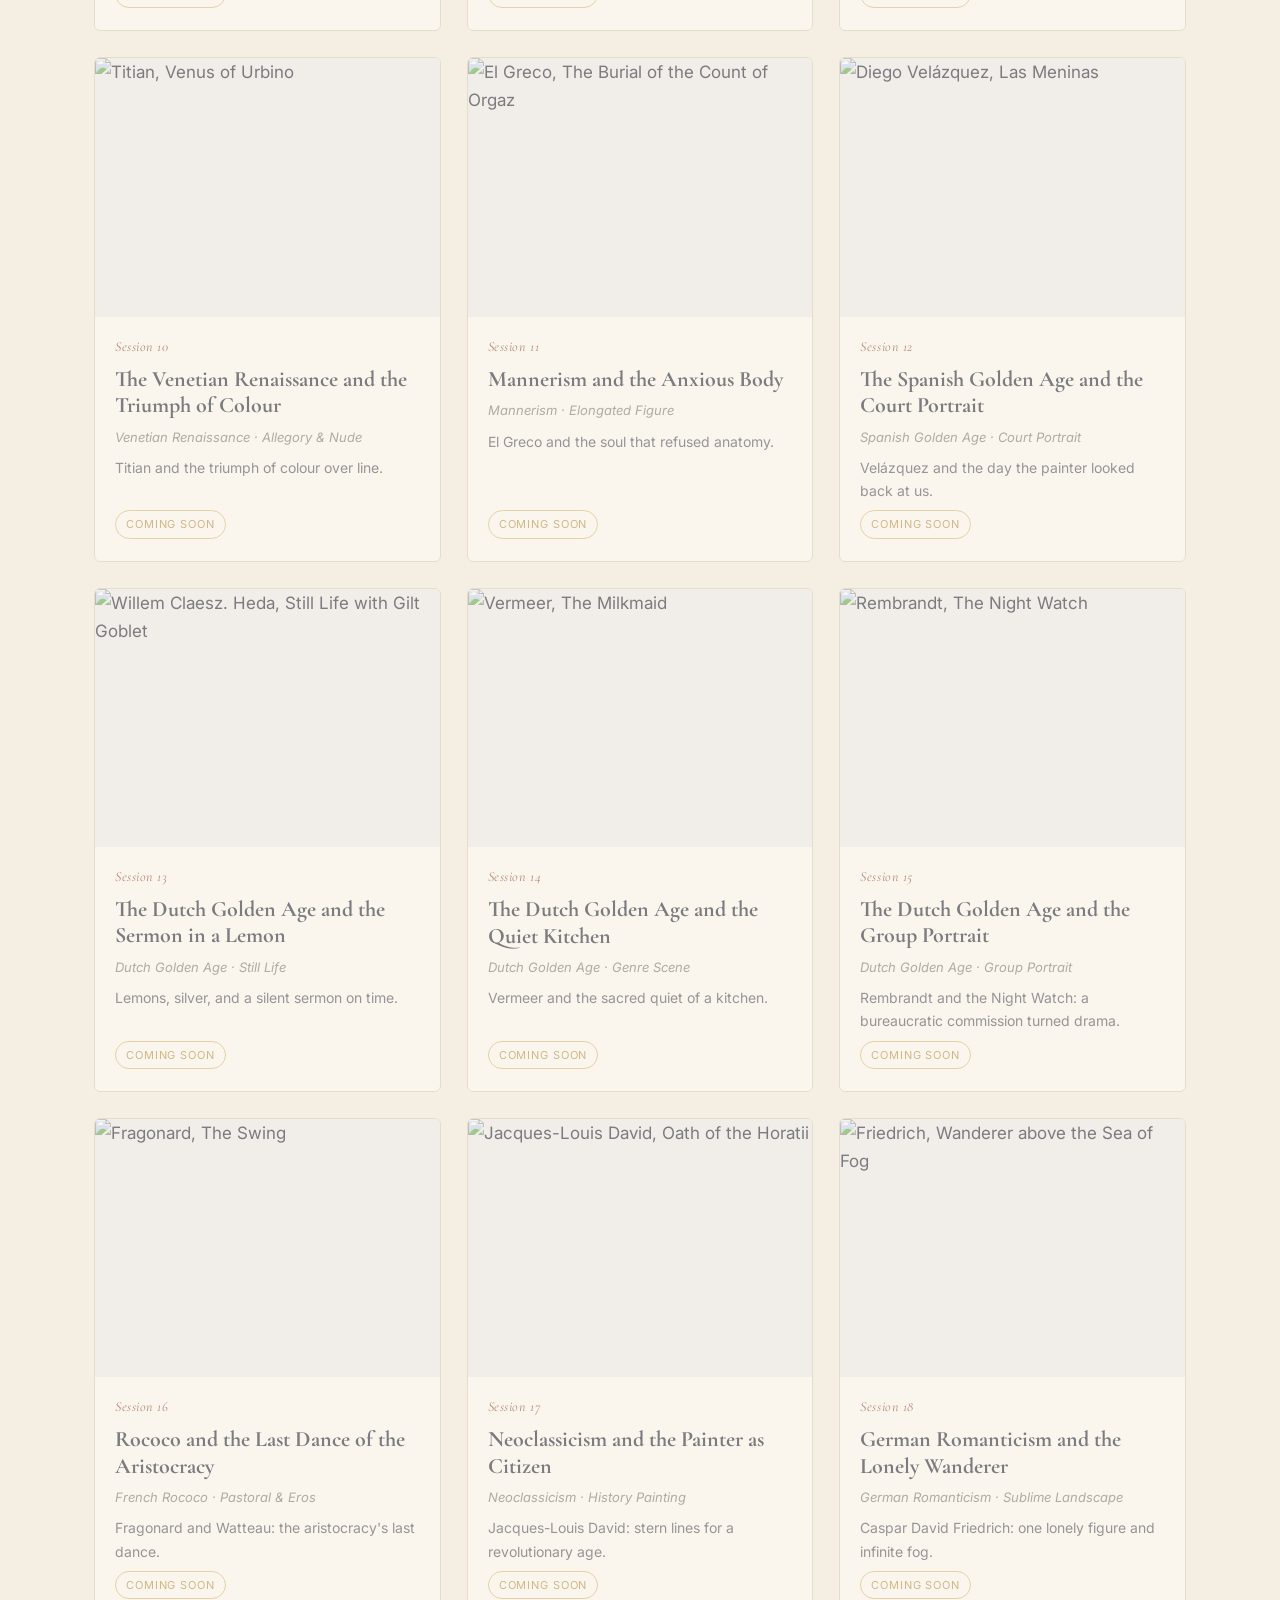
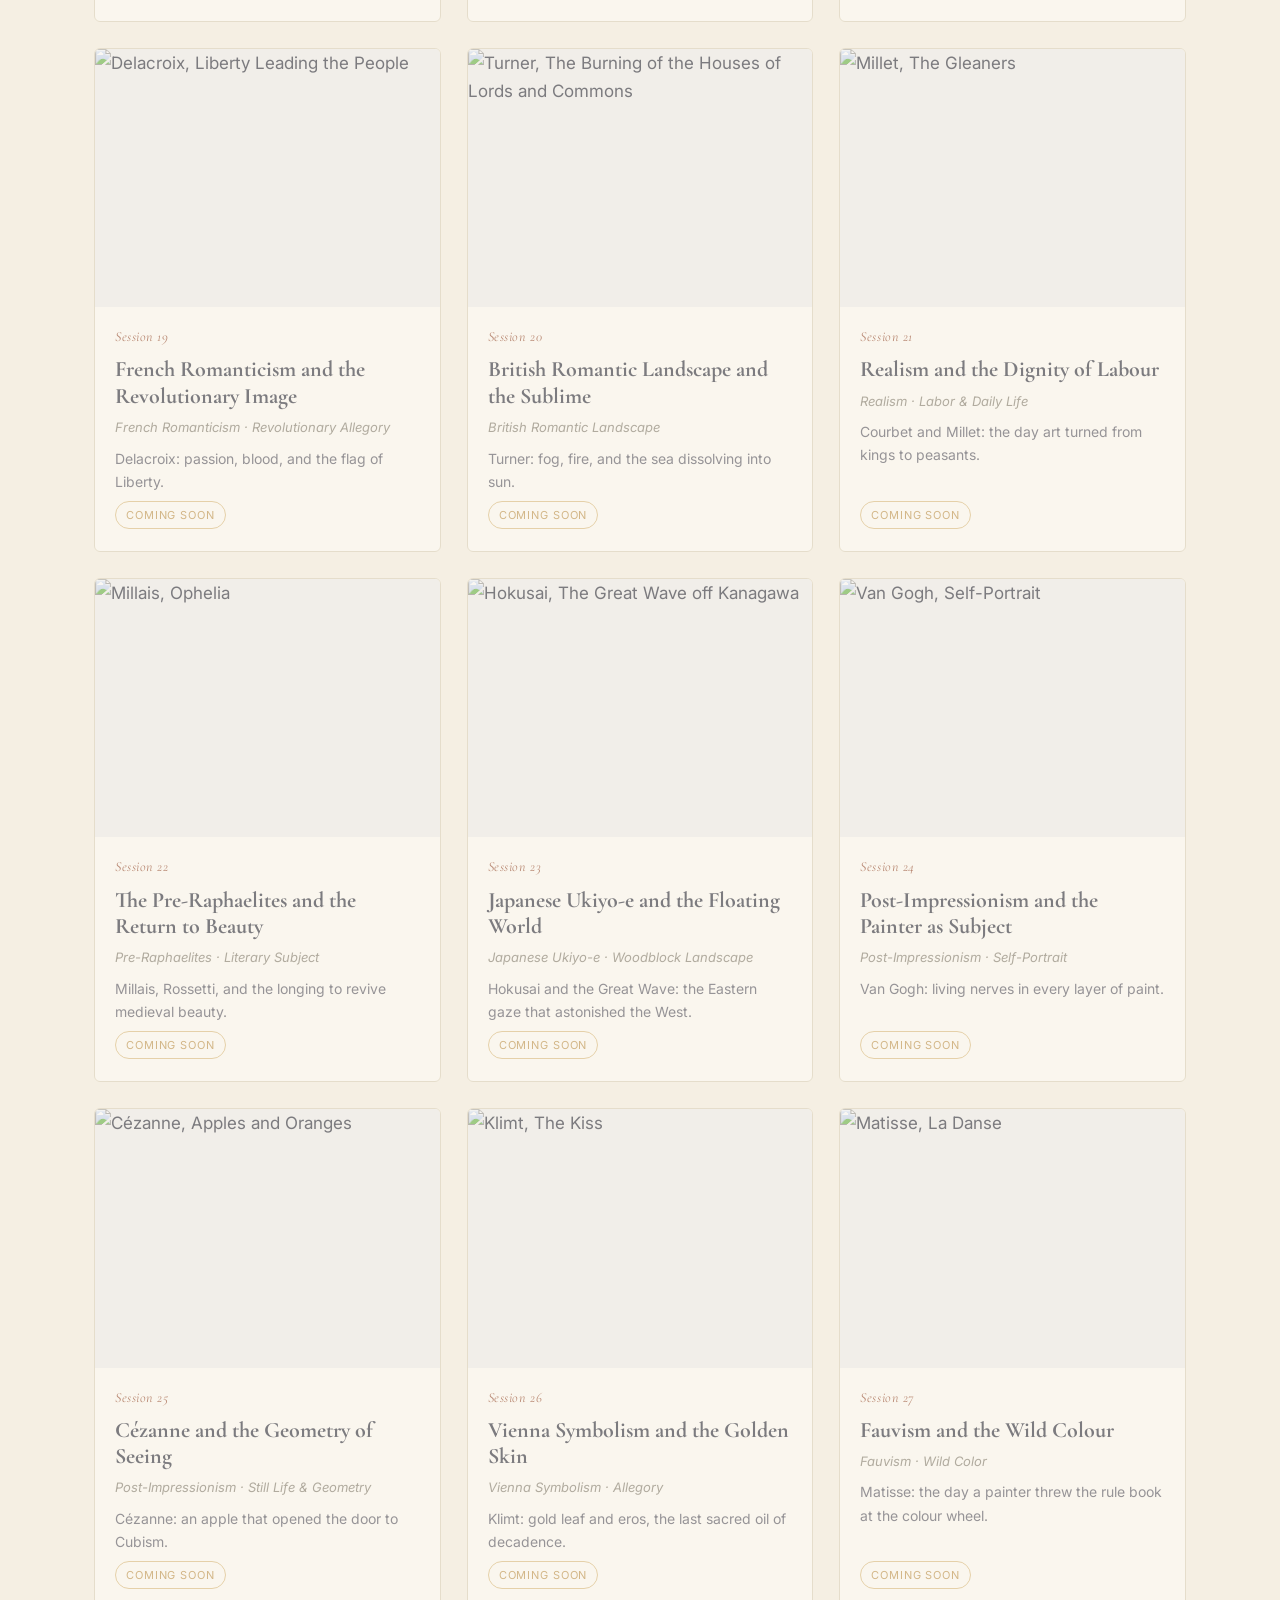
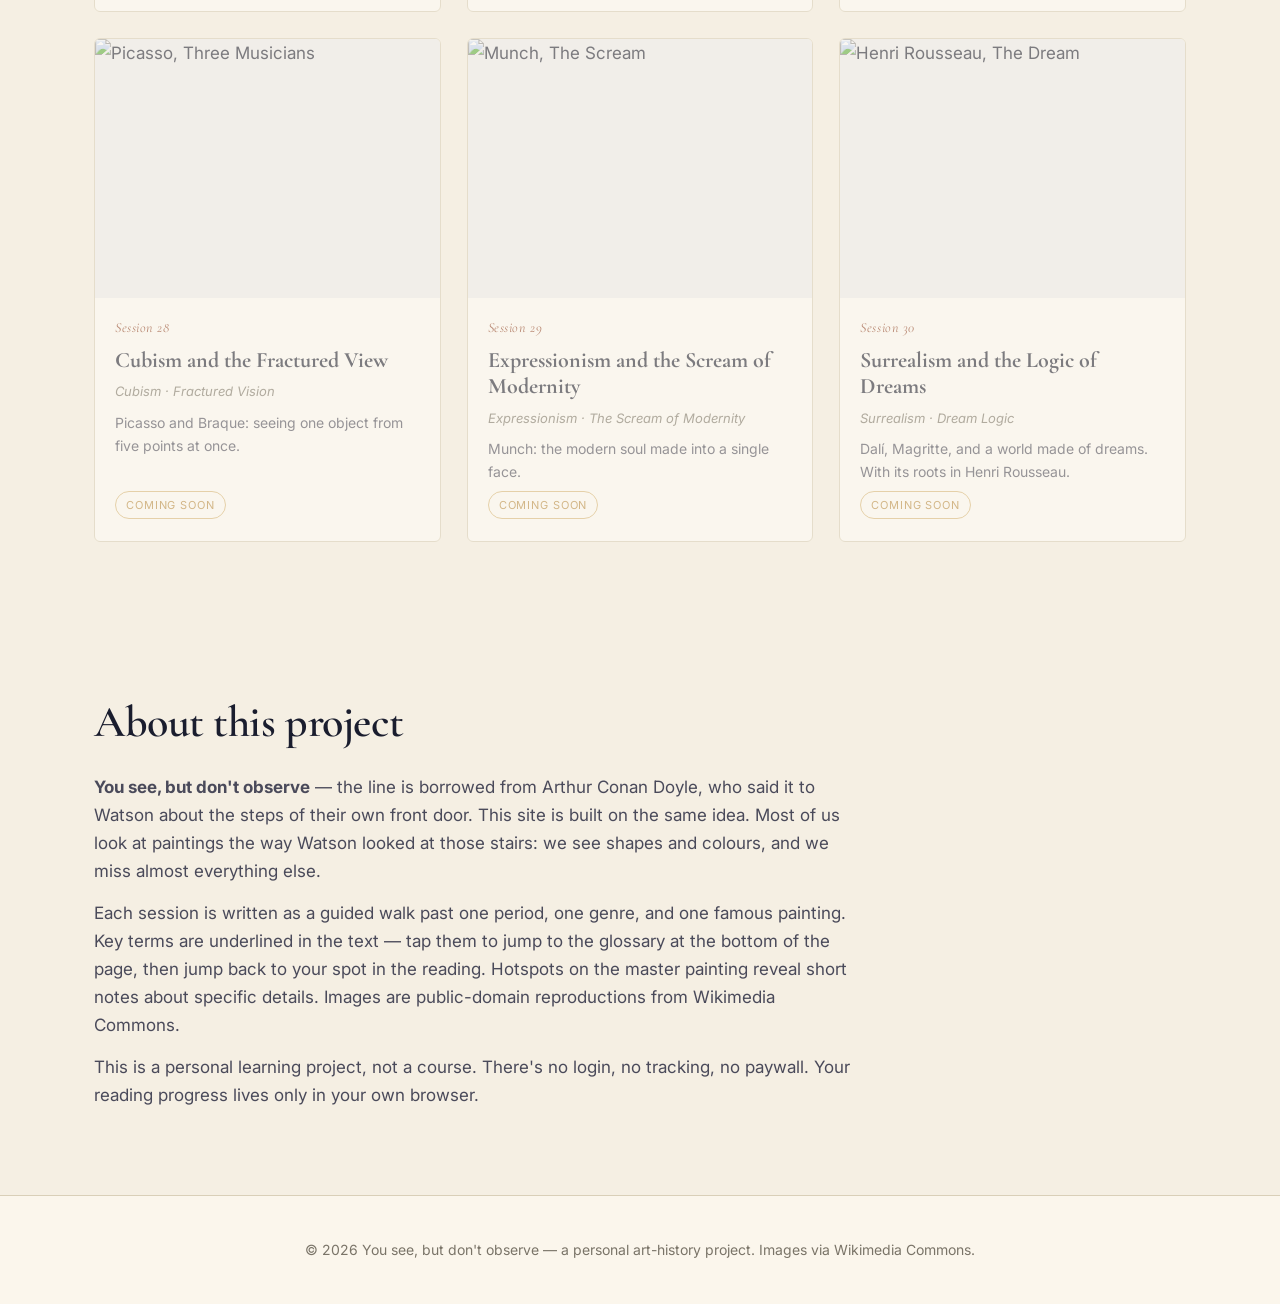
==== commit 9ec329d2: "text formatting" ====
--- a/art-2.0/index.html
+++ b/art-2.0/index.html
@@ -109,7 +109,7 @@
       <div class="container">
         <h2>About this project</h2>
         <p>
-          <strong>You see, but don't observe</strong> — the line is borrowed from Sherlock,
+          <strong>You see, but don't observe</strong> — the line is borrowed from Arthur Conan Doyle,
           who said it to Watson about the steps of their own front door. This site is built on the
           same idea. Most of us look at paintings the way Watson looked at those stairs: we see
           shapes and colours, and we miss almost everything else.
